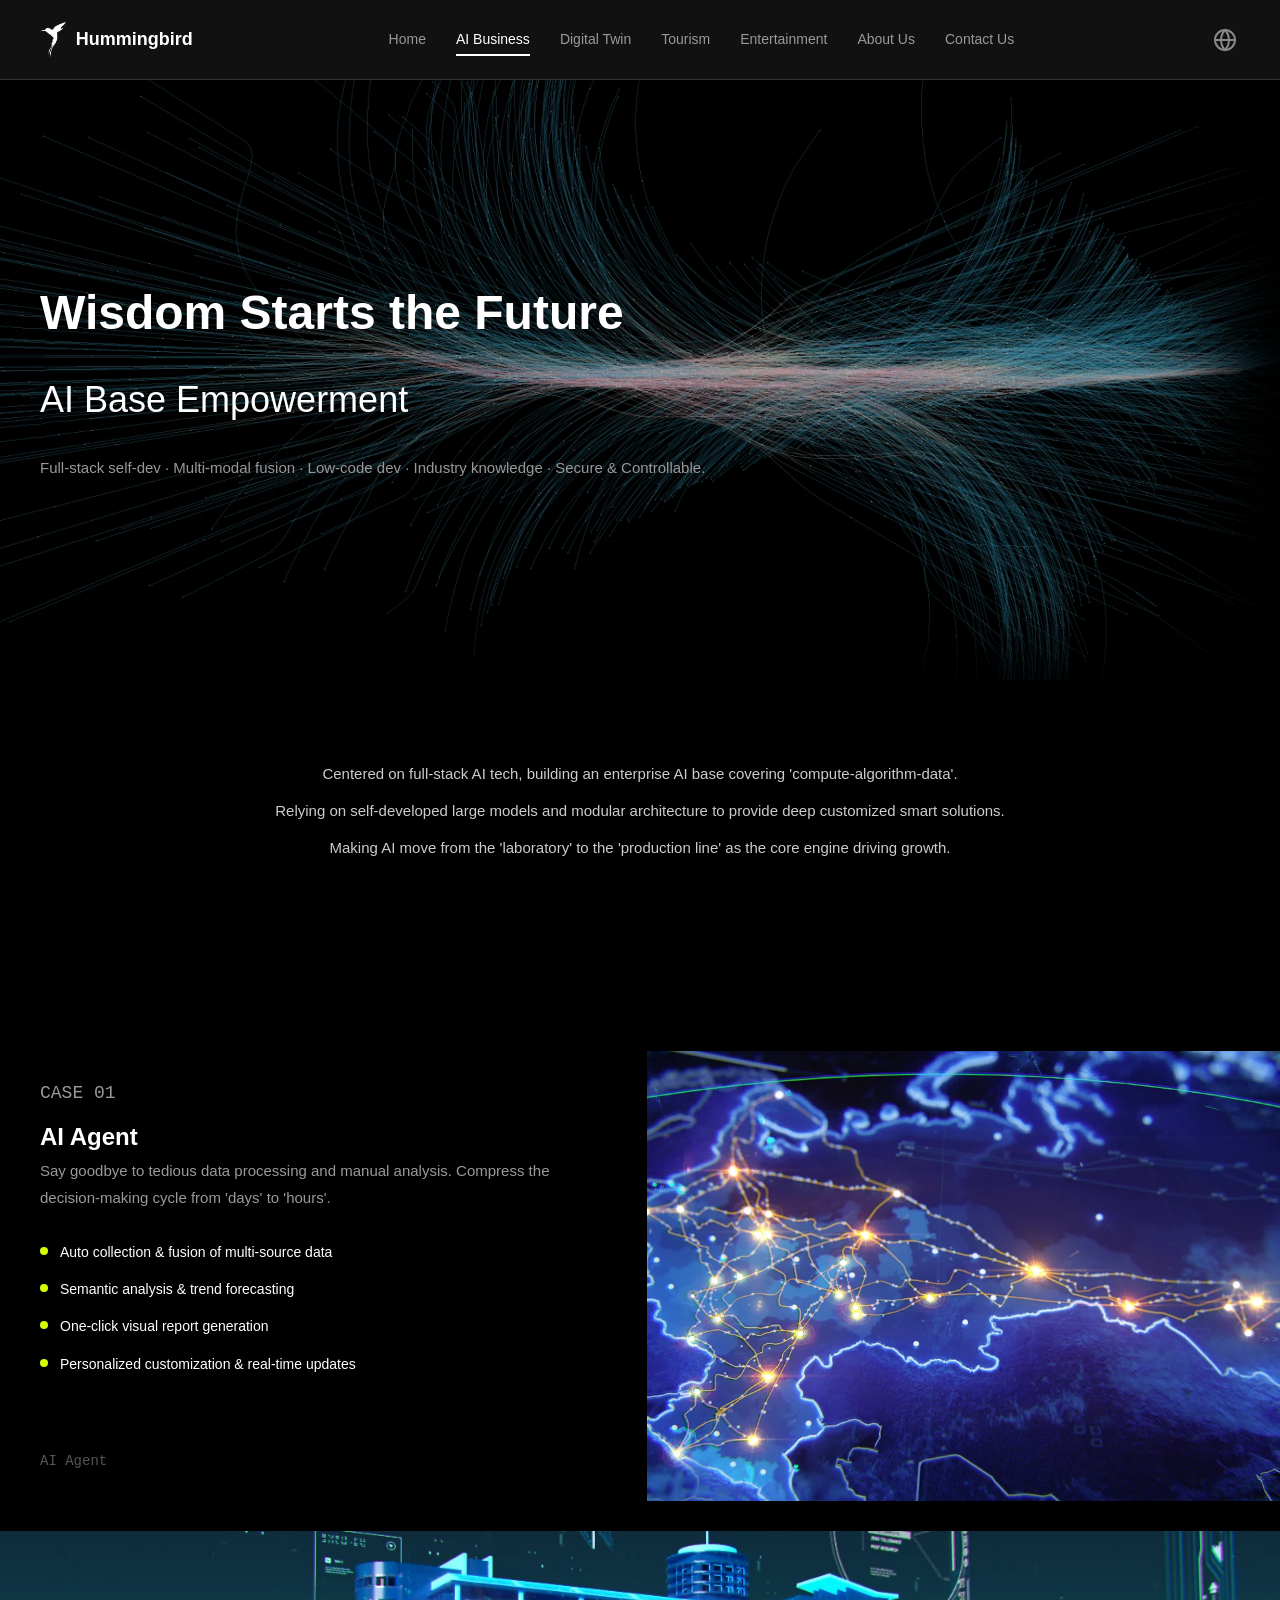
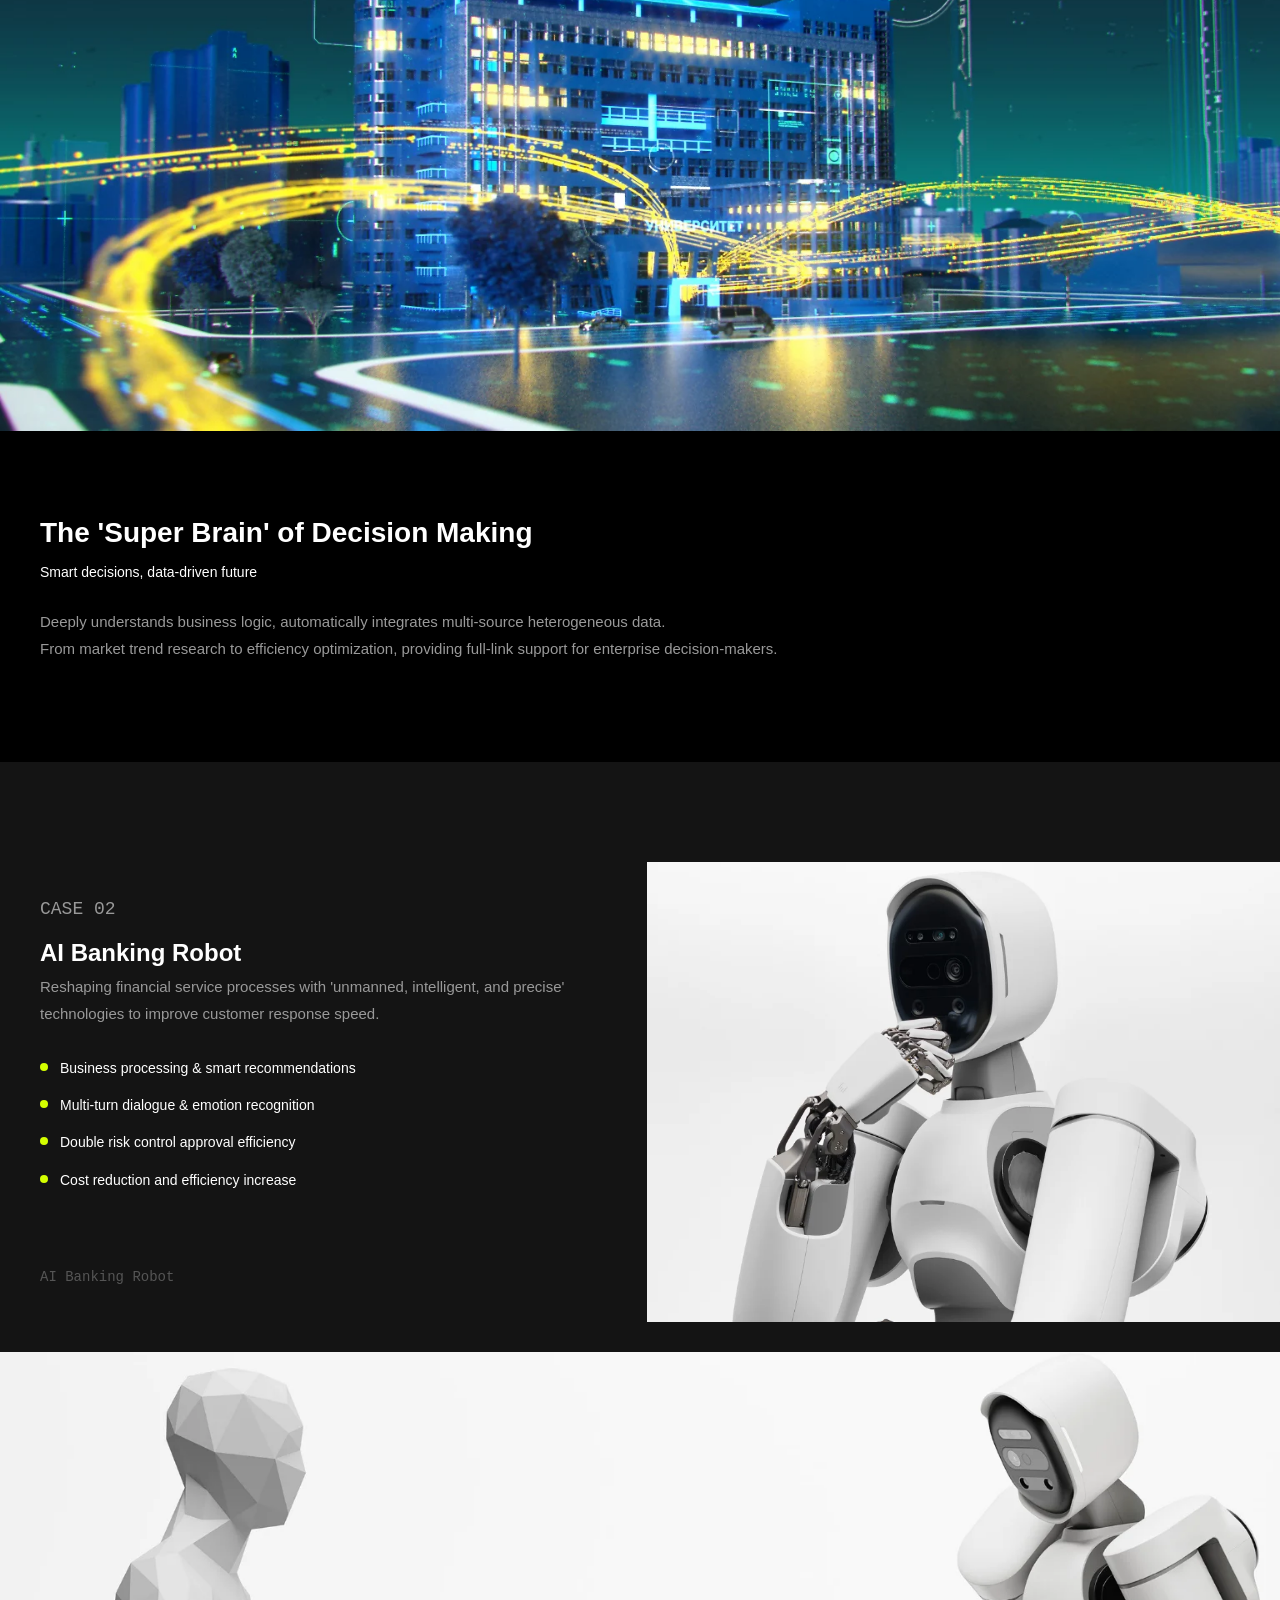
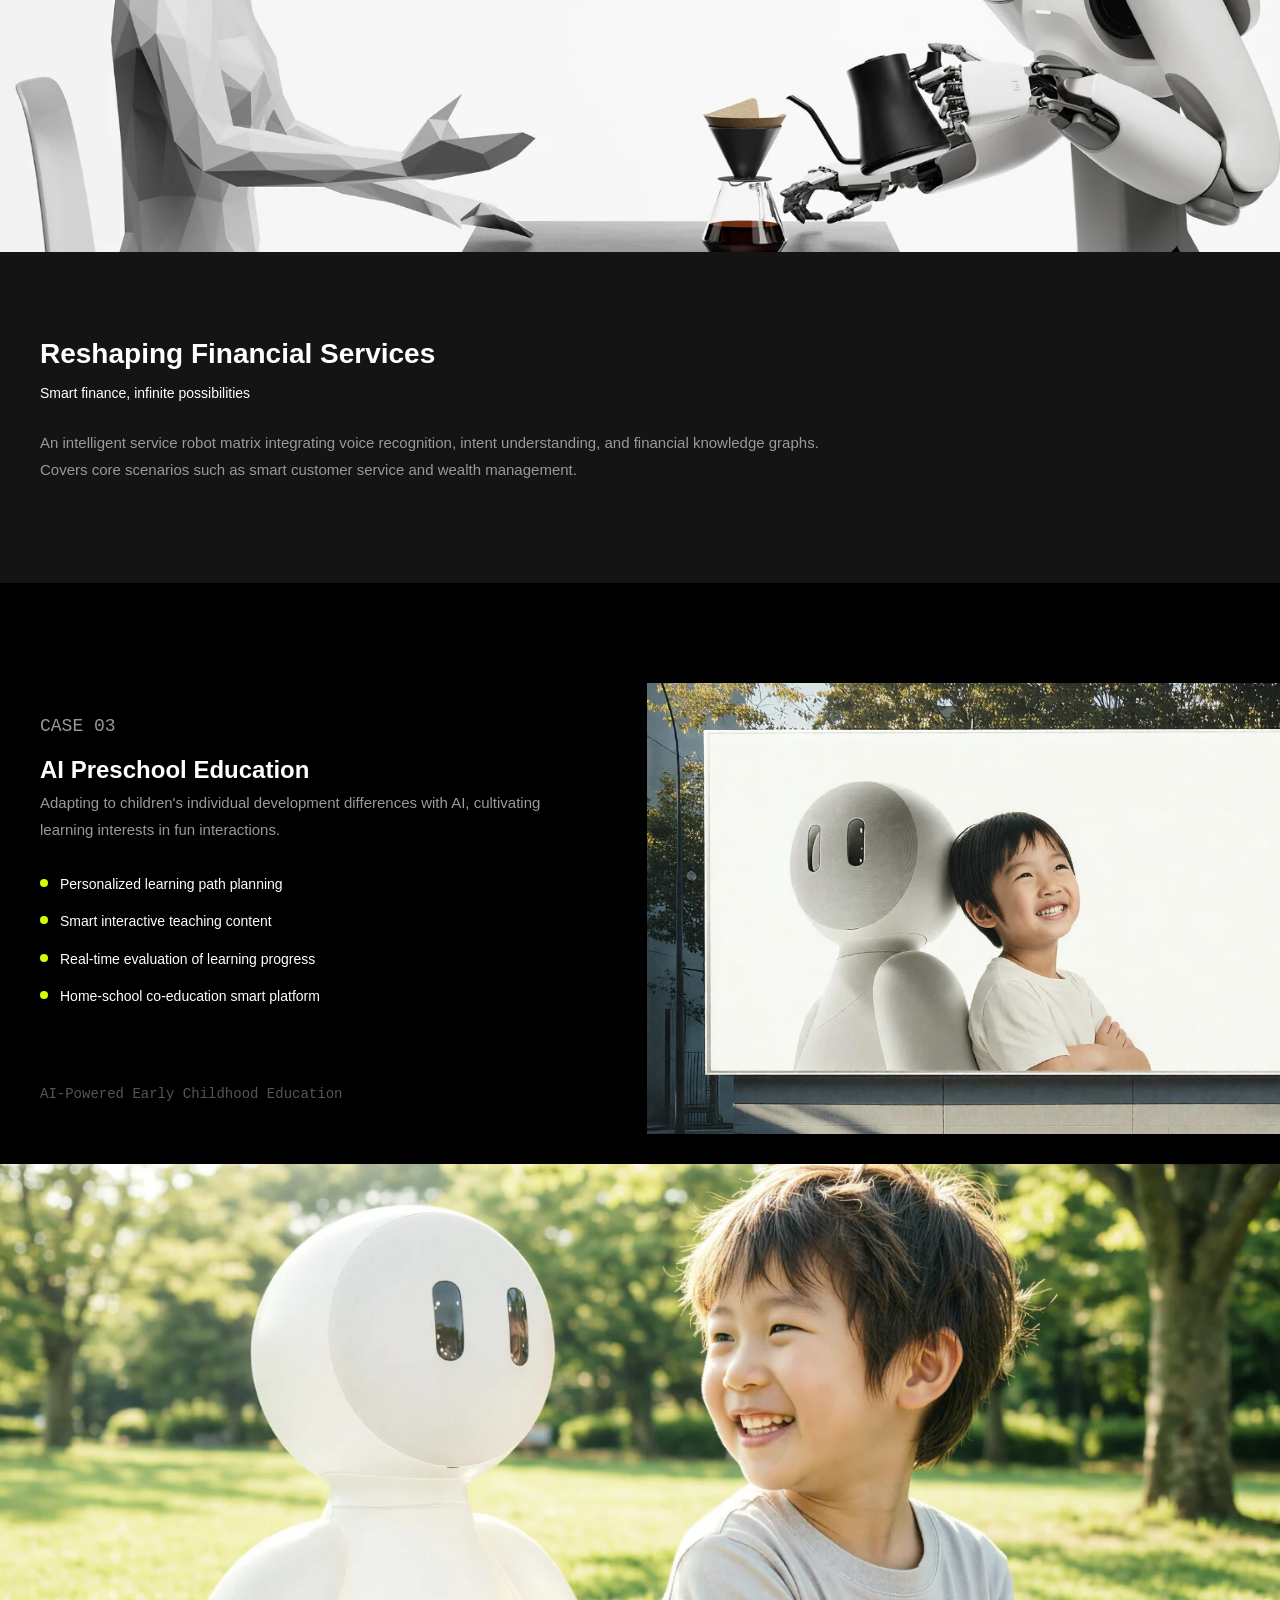
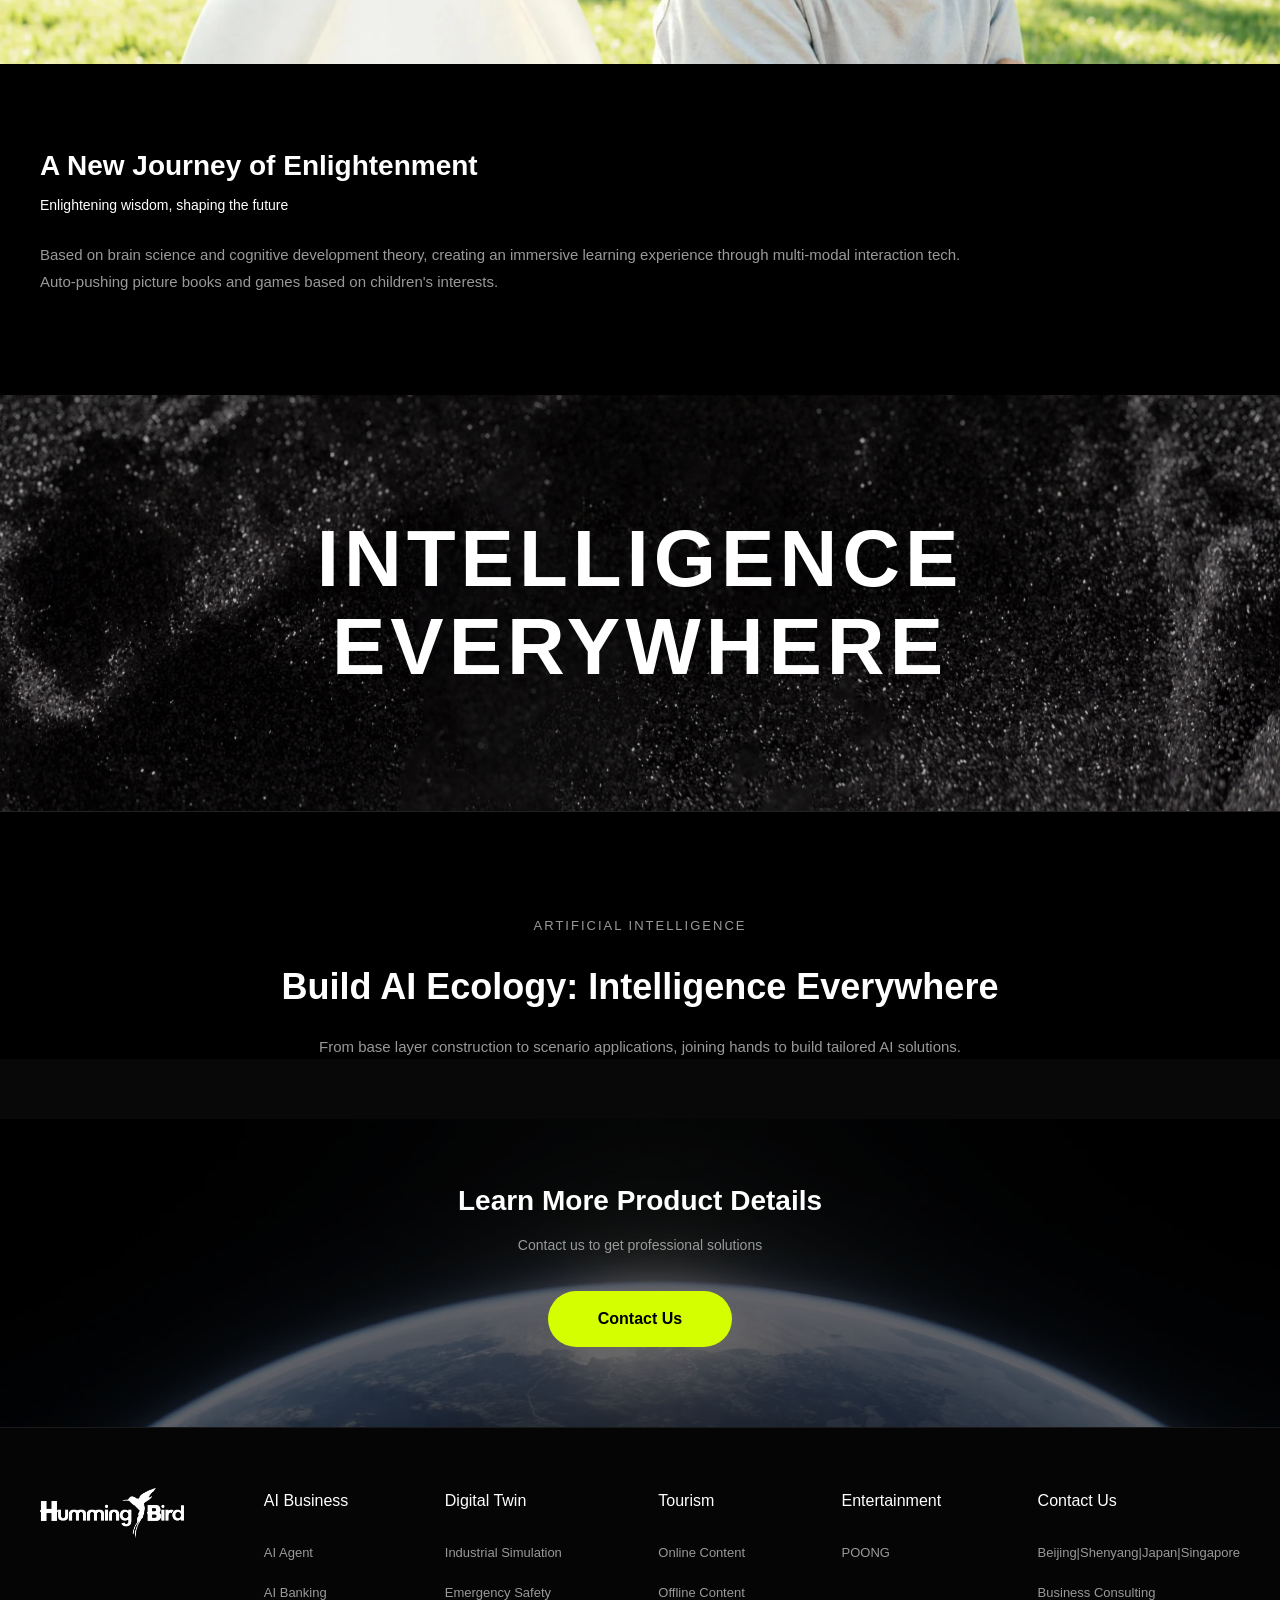
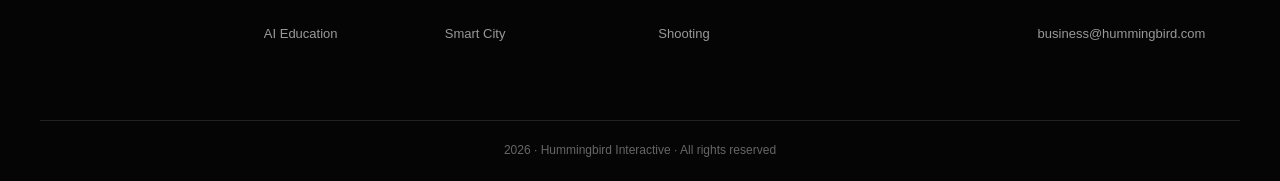
==== ai.html @ 56a34503 "Add files via upload" ====
<!DOCTYPE html>
<html lang="zh-CN">
<head>
    <meta charset="UTF-8">
    <meta name="viewport" content="width=device-width, initial-scale=1.0">
    <title>AI业务 - 蜂鸟互动</title>
    <link rel="stylesheet" href="styles.css">
</head>
<body>

    <!-- 统一的顶部导航栏 (新版结构) -->
    <header class="header">
        <!-- 左侧 Logo -->
        <div class="logo">
            <!-- 这里的 src 填您真实的 logo 路径 -->
            <img class="logo-img" src="images/hummingbird-logo1.png" alt="Logo">
            <span data-i18n="nav.logo">蜂鸟互动</span>
        </div>

        <!-- 中间 导航链接 -->
        <nav class="nav-links" id="nav-links">
            <a href="index.html" class="active" data-i18n="nav.home">首页</a>
            <a href="ai.html" data-i18n="nav.ai">AI业务</a>
            <a href="digital.html" data-i18n="nav.digital">数字孪生</a>
            <a href="tourism.html" data-i18n="nav.tourism">文旅</a>
            <a href="entertainment.html" data-i18n="nav.entertainment">娱乐</a>
            <a href="about.html" data-i18n="nav.about">关于我们</a>
            <a href="contact.html" data-i18n="nav.contact">联系我们</a>
        </nav>

        <!-- 右侧 语言与手机菜单 -->
        <div class="header-right">
            <!-- 语言切换 -->
            <div class="lang-switcher" id="lang-switcher">
                <div class="globe-icon" id="lang-btn">
                    <svg viewBox="0 0 24 24" width="24" height="24" stroke="currentColor" stroke-width="2" fill="none"><circle cx="12" cy="12" r="10"></circle><line x1="2" y1="12" x2="22" y2="12"></line><path d="M12 2a15.3 15.3 0 0 1 4 10 15.3 15.3 0 0 1-4 10 15.3 15.3 0 0 1-4-10 15.3 15.3 0 0 1 4-10z"></path></svg>
                </div>
                <div class="lang-dropdown" id="lang-dropdown">
                    <!-- 这里调用 JS 函数切换 -->
                    <div class="lang-option" onclick="changeLanguage('zh')">中文</div>
                    <div class="lang-option" onclick="changeLanguage('en')">English</div>
                </div>
            </div>
            
            <!-- 移动端菜单按钮 -->
            <div class="menu-toggle" id="mobile-menu-btn">
                <span></span><span></span><span></span>
            </div>
        </div>
    </header>

    <!-- AI页面专属主视觉 -->
    <section class="hero-ai has-bg-img">
        <img class="hero-bg" src="images/ai-hero.webp" alt="AI大背景">
        <div class="hero-overlay"></div>
        <div class="hero-content">
            <h1 data-i18n="ai_page.hero_title">智启未来</h1>
            <h2 data-i18n="ai_page.hero_subtitle">AI基座赋能</h2>
            <p data-i18n="ai_page.hero_desc">全栈自研 · 多模态融合 · 低代码开发 · 行业知识沉淀 · 安全可控</p>
        </div>
    </section>

    <!-- 介绍说明区 -->
    <section class="ai-intro">
        <p data-i18n="ai_page.intro_p1">以全栈式AI技术能力为核心，打造覆盖“算力-算法-数据”的企业级AI基座。</p>
        <p data-i18n="ai_page.intro_p2">依托自研大模型与模块化技术架构，为各行业提供可快速部署、深度定制的智能解决方案。</p>
        <p data-i18n="ai_page.intro_p3">让AI从“实验室”走进“生产线”，真正成为驱动业务增长的核心引擎。</p>
    </section>

    

    <!-- AI 案例区 (修复后的三层式排版) -->
    <div class="ai-cases-wrapper">
        
        <!-- CASE 01 -->
        <section class="ai-case-group bg-dark" id="case-agent">
            <!-- 第1层：顶部左右分栏 -->
            <div class="ai-case-top">
                <div class="ai-case-text">
                    <span class="case-number" data-i18n="ai_page.case1_sub">CASE 01</span>
                    <h2 data-i18n="ai_page.case1_title">AI智能体</h2>
                    <p class="case-desc" data-i18n="ai_page.case1_desc">告别繁琐的数据整理与人工分析，将决策周期从“天”压缩至“小时”，让每一次战略制定都有据可依、精准高效。</p>
                    <ul class="case-list">
                        <li data-i18n="ai_page.case1_l1">多源数据自动采集与融合处理</li>
                        <li data-i18n="ai_page.case1_l2">智能语义分析与趋势预测</li>
                        <li data-i18n="ai_page.case1_l3">可视化报告一键生成</li>
                        <li data-i18n="ai_page.case1_l4">个性化定制与实时更新</li>
                    </ul>
                    <span class="en-sub-label" data-i18n="ai_page.case1_en">AI Agent</span>
                </div>
                <!-- 侧边图片占位 1 -->
                <div class="ai-case-side-img img-placeholder">
                    <img src="images/ai3-1.webp" alt="AI智能体侧图">
                </div>
            </div>

            <!-- 第2层：中间全宽大图占位 2 -->
            <div class="ai-case-full-img img-placeholder">
                <img src="images/ai3-2.webp" alt="AI智能体全宽大图">
            </div>

            <!-- 第3层：底部文字描述区 -->
            <div class="ai-case-bottom">
                <h3 data-i18n="ai_page.feature1_title">决策的“超级大脑”</h3>
                <p class="subtitle" data-i18n="ai_page.feature1_sub">智能决策，数据驱动未来</p>
                <p data-i18n="ai_page.feature1_desc">能深度理解业务逻辑，自动整合多源异构数据<br>从市场趋势研判到生产效率优化，从风险预警到战略推演，AI智能体以毫秒级处理能力和拟人化视角，为企业决策层提供“数据-分析-结论-建议”的全链路支持。</p>
            </div>
        </section>

        <!-- CASE 02 -->
        <section class="ai-case-group bg-light" id="case-bank">
            <div class="ai-case-top">
                <div class="ai-case-text">
                    <span class="case-number" data-i18n="ai_page.case2_sub">CASE 02</span>
                    <h2 data-i18n="ai_page.case2_title">AI银行机器人</h2>
                    <p class="case-desc" data-i18n="ai_page.case2_desc">以“无人化、智能化、精准化”重构金融服务流程，提升客户服务响应速度与体验感，帮助银行降低运营成本、防控业务风险，实现服务质量与经营效益的双重提升。</p>
                    <ul class="case-list">
                        <li data-i18n="ai_page.case2_l1">业务办理与智能推荐</li>
                        <li data-i18n="ai_page.case2_l2">多轮对话与情感识别</li>
                        <li data-i18n="ai_page.case2_l3">风控审批效率倍增</li>
                        <li data-i18n="ai_page.case2_l4">降本增效双向赋能</li>
                    </ul>
                    <span class="en-sub-label" data-i18n="ai_page.case2_en">AI Banking Robot</span>
                </div>
                <div class="ai-case-side-img img-placeholder">
                    <img src="images/ai4-1.webp" alt="AI银行侧图">
                </div>
            </div>

            <div class="ai-case-full-img img-placeholder">
                <img src="images/ai4-2.webp" alt="AI银行全宽大图">
            </div>

            <div class="ai-case-bottom">
                <h3 data-i18n="ai_page.feature2_title">重塑金融服务体验</h3>
                <p class="subtitle" data-i18n="ai_page.feature2_sub">智慧金融，服务无限可能</p>
                <p data-i18n="ai_page.feature2_desc">智能服务机器人矩阵，融合语音识别、意图理解与金融知识图谱，覆盖智能客服、信贷风控、财富管理等核心场景。<br>根据您的需求提供个性化服务。同时具备智能风控能力，实时保障您的账户与交易安全，让线上银行服务更安心。</p>
            </div>
        </section>

        <!-- CASE 03 -->
        <section class="ai-case-group bg-dark" id="case-edu">
            <div class="ai-case-top">
                <div class="ai-case-text">
                    <span class="case-number" data-i18n="ai_page.case3_sub">CASE 03</span>
                    <h2 data-i18n="ai_page.case3_title">AI学前智能教育</h2>
                    <p class="case-desc" data-i18n="ai_page.case3_desc">用AI技术适配儿童个体发展差异，在趣味交互中培养学习兴趣与核心能力，为家长减负、为教育提质、筑牢儿童成长基础。</p>
                    <ul class="case-list">
                        <li data-i18n="ai_page.case3_l1">个性化学习路径规划</li>
                        <li data-i18n="ai_page.case3_l2">智能互动教学内容</li>
                        <li data-i18n="ai_page.case3_l3">学习进度实时评估</li>
                        <li data-i18n="ai_page.case3_l4">家园共育智能平台</li>
                    </ul>
                    <span class="en-sub-label" data-i18n="ai_page.case3_en">AI-Powered Early Childhood Education</span>
                </div>
                <div class="ai-case-side-img img-placeholder">
                    <img src="images/ai5-1.webp" alt="AI教育侧图">
                </div>
            </div>

            <div class="ai-case-full-img img-placeholder">
                <img src="images/ai5-2.webp" alt="AI教育全宽大图">
            </div>

            <div class="ai-case-bottom">
                <h3 data-i18n="ai_page.feature3_title">开启个性化启蒙新旅程</h3>
                <p class="subtitle" data-i18n="ai_page.feature3_sub">启迪智慧，塑造未来</p>
                <p data-i18n="ai_page.feature3_desc">基于脑科学与认知发展理论，通过多模态交互技术打造沉浸式学习体验。<br>根据儿童兴趣与能力自动推送绘本、儿歌与益智游戏，实现“千人千面”的启蒙教育，实时记录学习行为，生成个性化成长报告，为家长与教师提供科学育儿指导。</p>
            </div>
        </section>

    </div>

    <!-- 巨型文字装饰区 (新增大图背景) -->
    <section class="huge-text-block has-bg-img">
        <img class="hero-bg" src="images/ai6.webp" alt="INTELLIGENCE EVERYWHERE 背景">
        <!-- 半透明遮罩，保证无论图多花，白色文字都清晰可见 -->
        <div class="hero-overlay" style="background: rgba(0,0,0,0.3);"></div>
        
        <div class="hero-content">
            <h2 class="huge-text" data-i18n="ai_page.huge_text">INTELLIGENCE<br>EVERYWHERE</h2>
        </div>
    </section>

    <!-- 底部AI生态引导 (保持不变) -->
    <section class="ai-bottom-ecology">
        <span class="tag" data-i18n="ai_page.eco_tag">ARTIFICIAL INTELLIGENCE</span>
        <h2 data-i18n="ai_page.eco_title">共建AI生态：让智能无处不在</h2>
        <p data-i18n="ai_page.eco_desc">从底层AI基座构建到场景化应用落地，携手打造贴合需求的AI解决方案，共赴智能时代新征程</p>
    </section>

    <!-- CTA 行动号召 (新增大图背景) -->
    <section class="cta-banner has-bg-img">
        <img class="hero-bg" src="images/ai7.webp" alt="CTA底部背景">
        <div class="hero-overlay" style="background: rgba(0,0,0,0.6);"></div>
        
        <div class="hero-content">
            <h3 data-i18n="ai_page.cta_title">了解更多产品详情</h3>
            <p data-i18n="ai_page.cta_desc">联系我们获取专业的解决方案</p>
            <a href="contact.html" class="btn-primary" data-i18n="ai_page.cta_btn">联系我们</a>
        </div>
    </section>

   
    <!-- 页脚 (标题已改为链接) -->
    <footer>
        <div class="footer-container">
            <div class="footer-logo">
                <div class="logo-img-placeholder"><img src="images/hummingbird-logo2.png" alt="Footer Logo"></div>
            </div>
            <div class="footer-links">
                
                <!-- AI业务 -> ai.html -->
                <div class="footer-col">
                    <h4><a href="ai.html" data-i18n="footer.col1_title">AI业务</a></h4>
                    <ul>
                        <li><a href="ai.html#case-agent" data-i18n="footer.col1_l1">AI智能体</a></li>
                        <li><a href="ai.html#case-bank" data-i18n="footer.col1_l2">AI银行服务</a></li>
                        <li><a href="ai.html#case-edu" data-i18n="footer.col1_l3">AI教育</a></li>
                    </ul>
                </div>

                <!-- 数字孪生 -> digital.html -->
                <div class="footer-col">
                    <h4><a href="digital.html" data-i18n="footer.col2_title">数字孪生</a></h4>
                    <ul>
                        <li><a href="digital.html#ind-sim" data-i18n="footer.col2_l1">工业仿真</a></li>
                        <li><a href="digital.html#emg-sft" data-i18n="footer.col2_l2">应急安全</a></li>
                        <li><a href="digital.html#smt-cty" data-i18n="footer.col2_l3">智慧城市</a></li>
                    </ul>
                </div>

                <!-- 文旅 -> tourism.html -->
                <div class="footer-col">
                    <h4><a href="tourism.html" data-i18n="footer.col3_title">文旅</a></h4>
                    <ul>
                        <li><a href="tourism.html#cat-online" data-i18n="footer.col3_l1">线上数字内容</a></li>
                        <li><a href="tourism.html#cat-offline" data-i18n="footer.col3_l2">线下数字内容</a></li>
                        <li><a href="tourism.html#cat-shoot" data-i18n="footer.col3_l3">拍摄</a></li>
                    </ul>
                </div>

                <!-- 娱乐 -> entertainment.html -->
                <div class="footer-col">
                    <h4><a href="entertainment.html" data-i18n="footer.col4_title">娱乐</a></h4>
                    <ul>
                        <li><a href="entertainment.html" data-i18n="footer.col4_l1">POONG</a></li>
                    </ul>
                </div>

                <!-- 联系我们 -> contact.html -->
                <div class="footer-col contact-col">
                    <h4><a href="contact.html" data-i18n="footer.col5_title">联系我们</a></h4>
                    <ul>
                        <li><a href="contact.html" data-i18n="footer.col5_l1">北京|沈阳|日本|大阪|新加坡</a></li>
                        <li><a href="contact.html" data-i18n="footer.col5_l2">商务咨询</a></li>
                        <li><a href="mailto:business@hummingbird.com" data-i18n="footer.col5_l3">business@hummingbird.com</a></li>
                    </ul>
                </div>
            </div>
        </div>
        <div class="copyright"><p data-i18n="footer.copyright">2026 · 蜂鸟互动 · All rights reserved</p></div>
    </footer>

    <script src="script.js"></script>
</body>
</html>
---- styles.css ----
/* ==========================================================================
   1. 基础设置 (Variables & Reset)
   ========================================================================== */
:root {
    --bg-color: #080808; 
    --section-bg: #141414; 
    --text-main: #ffffff; 
    --text-muted: #999999; 
    --accent-color: #d4ff00; 
    --placeholder-bg: #2a2a2a; 
    --header-height: 80px; 
}

/* 解决中英文切换闪烁 (已移出 :root 修复语法错误) */
[data-i18n] { opacity: 0; }

* {
    margin: 0;
    padding: 0;
    box-sizing: border-box;
    font-family: 'PingFang SC', 'Microsoft YaHei', sans-serif;
}

html { scroll-behavior: smooth; }

body {
    background-color: var(--bg-color);
    color: var(--text-main);
    line-height: 1.6;
    overflow-x: hidden;
    padding-top: var(--header-height); /* 防止内容被固定导航栏遮挡 */
}

/* ==========================================================================
   2. 字体定义 (Fonts)
   ========================================================================== */
@font-face {
    font-family: 'HeroTitleFont';
    src: url('fonts/MySansFont.ttf') format('truetype'); 
    font-weight: normal; font-style: normal;
}
@font-face {
    font-family: 'HeroItalicFont';
    src: url('fonts/MySerifFont.ttf') format('truetype'); 
    font-weight: normal; font-style: italic;
}

/* ==========================================================================
   3. 全局通用组件 (Common Components)
   ========================================================================== */
/* 通用图片占位 */
.img-placeholder {
    background-color: var(--placeholder-bg);
    display: flex; justify-content: center; align-items: center;
    overflow: hidden; position: relative;
}
.img-placeholder img {
    width: 100%; height: 100%; object-fit: cover;
    opacity: 0; transition: opacity 0.3s ease;
}
.img-placeholder img:not([src=""]) { opacity: 1; }

/* 通用按钮 */
.btn-primary {
    display: inline-block; background: var(--accent-color); color: #000;
    padding: 15px 50px; border-radius: 30px; text-decoration: none;
    font-size: 16px; font-weight: bold; transition: transform 0.3s, box-shadow 0.3s;
}
.btn-primary:hover { transform: translateY(-2px); box-shadow: 0 10px 20px rgba(212, 255, 0, 0.2); }

/* 通用背景大图遮罩 (Hero) */
.has-bg-img { position: relative; overflow: hidden; }
.hero-bg {
    position: absolute; top: 0; left: 0; width: 100%; height: 100%;
    object-fit: cover; z-index: 1; opacity: 0; transition: opacity 0.3s ease;
}
.hero-bg:not([src=""]) { opacity: 1; }
.hero-overlay {
    position: absolute; top: 0; left: 0; width: 100%; height: 100%;
    background: rgba(0, 0, 0, 0.3); z-index: 2; 
}
.hero-content { position: relative; z-index: 3; width: 100%; }

/* 全局消除白边缝隙 */
.gapless-bottom { margin-bottom: 0 !important; padding-bottom: 0 !important; font-size: 0; line-height: 0; }
.gapless-top { margin-top: 0 !important; padding-top: 0 !important; }

/* ==========================================================================
   4. 顶部导航栏 (Header)
   ========================================================================== */
.header { 
    position: fixed; top: 0; width: 100%; height: var(--header-height);
    display: flex; justify-content: space-between; align-items: center; 
    padding: 0 40px; background-color: #111; border-bottom: 1px solid #333; z-index: 1000; 
}
.logo { display: flex; align-items: center; gap: 10px; font-size: 18px; font-weight: bold; color: #fff; flex-shrink: 0; }
.logo-img { width: auto; height: 35px; object-fit: contain; border: none !important; background: transparent !important; }

.nav-links { display: flex; gap: 30px; align-items: center; }
.nav-links a { font-size: 14px; color: #999; text-decoration: none; transition: color 0.3s; position: relative; }
.nav-links a.active, .nav-links a:hover { color: #fff; }
.nav-links a::after { content: ''; position: absolute; bottom: -5px; left: 0; width: 0; height: 2px; background-color: #fff; transition: width 0.3s; }
.nav-links a:hover::after, .nav-links a.active::after { width: 100%; }

.header-right { display: flex; align-items: center; gap: 20px; flex-shrink: 0; }
.lang-switcher { position: relative; cursor: pointer; }
.globe-icon { color: #888; transition: color 0.3s; display: flex; align-items: center; justify-content: center; width: 30px; height: 30px; }
.globe-icon:hover { color: #fff; }
.lang-dropdown { 
    position: absolute; top: 50px; right: -10px; background-color: #222; border: 1px solid #444; border-radius: 4px; 
    overflow: hidden; display: none; flex-direction: column; min-width: 100px; box-shadow: 0 5px 15px rgba(0,0,0,0.5);
}
.lang-dropdown.show { display: flex; }
.lang-option { padding: 12px 20px; font-size: 14px; color: #aaa; text-align: left; cursor: pointer; transition: background 0.2s; }
.lang-option:hover { background-color: #333; color: #fff; }

.menu-toggle { display: none; flex-direction: column; justify-content: space-between; width: 24px; height: 18px; cursor: pointer; }
.menu-toggle span { width: 100%; height: 2px; background-color: #fff; transition: all 0.3s; }


/* ==========================================================================
   5. 页脚 (Footer)
   ========================================================================== */
footer { background-color: #050505; padding: 60px 40px 20px; border-top: 1px solid #1a1a1a; }
.footer-container { display: flex; max-width: 1400px; margin: 0 auto; gap: 80px; margin-bottom: 60px; }
.footer-logo { flex: 0 0 100px; }
.footer-logo img { height: 50px !important; width: auto !important; object-fit: contain; opacity: 1 !important; background: transparent; }
.logo-img-placeholder img { opacity: 1 !important; }

.footer-links { display: flex; flex: 1; justify-content: space-between; }
.footer-col h4 { font-size: 16px; margin-bottom: 25px; font-weight: 500; }
.footer-col h4 a { color: #ffffff; text-decoration: none; transition: color 0.3s; }
.footer-col h4 a:hover { color: var(--accent-color); }
.footer-col ul { list-style: none; }
.footer-col ul li { margin-bottom: 15px; }
.footer-col ul li a { color: var(--text-muted); text-decoration: none; font-size: 13px; transition: color 0.3s; display: inline-block; }
.footer-col ul li a:hover { color: var(--text-main); }
.copyright { text-align: center; border-top: 1px solid #222; padding-top: 20px; font-size: 12px; color: #666; }

/* ==========================================================================
   6. 首页 (Index Page)
   ========================================================================== */
.hero { padding: 100px 20px; text-align: center; background: linear-gradient(180deg, #1f1f1f 0%, #000 100%); }
.hero-top-text { margin-bottom: 30px; display: flex; justify-content: center; align-items: center; gap: 15px; }
.hero-top-text span { font-family: 'HeroTitleFont', sans-serif; font-size: 16px; letter-spacing: 4px; color: #ffffff; text-transform: uppercase; }
.hero-top-text i { font-family: 'HeroItalicFont', serif; font-size: 22px; letter-spacing: 1px; color: #ffffff; font-style: italic; }
.hero h2 { font-size: 32px; font-weight: 300; letter-spacing: 2px; }
.hero h1 { font-size: 72px; font-weight: bold; letter-spacing: 5px; margin: 10px 0; }
.hero h3 { font-size: 24px; font-weight: 400; letter-spacing: 8px; margin-bottom: 50px; }
.hero-slogan p { font-size: 14px; color: var(--text-muted); margin-bottom: 5px; }

.about-intro { text-align: center; padding: 80px 20px; background-color: #000; }
.about-intro p { font-size: 15px; color: #ccc; margin-bottom: 10px; line-height: 1.8; }

.cases-section { padding: 80px 40px; max-width: 1400px; margin: 0 auto; }
.case-row { display: flex; justify-content: space-between; align-items: center; margin-bottom: 120px; gap: 80px; scroll-margin-top: 100px; }
.case-row.reverse { flex-direction: row-reverse; }
.case-text { flex: 1; }
.case-text.align-right { text-align: right; }
.case-number { font-size: 18px; font-family: monospace; color: var(--text-muted); display: block; margin-bottom: 10px; }
.case-text h2 { font-size: 40px; margin-bottom: 20px; font-weight: 600; }
.case-desc { font-size: 15px; color: var(--text-muted); margin-bottom: 30px; line-height: 1.8; }
.case-list { list-style: none; margin-bottom: 40px; }
.case-list li { position: relative; padding-left: 20px; margin-bottom: 15px; font-size: 14px; }
.case-list li::before { content: ''; position: absolute; left: 0; top: 6px; width: 8px; height: 8px; border-radius: 50%; background-color: var(--accent-color); }
.right-dots li { padding-left: 0; padding-right: 20px; }
.right-dots li::before { left: auto; right: 0; }
.learn-more { display: inline-block; color: var(--text-main); text-decoration: none; font-size: 14px; border-bottom: 1px solid var(--text-main); padding-bottom: 5px; transition: all 0.3s; }
.learn-more:hover { color: var(--accent-color); border-color: var(--accent-color); }
.case-img { flex: 1.2; height: 400px; border-radius: 4px; transition: transform 0.5s ease; }
.case-img:hover { transform: scale(1.02); }

.section-title-wrapper { text-align: center; margin-bottom: 50px; }
.corporate-spirit { padding: 80px 0; background-color: #000; text-align: center;}
.full-width-placeholder { width: 100%; height: auto; }

/* 合作伙伴 */
.partners-section { padding: 80px 40px; max-width: 1400px; margin: 0 auto; text-align: center; }
.partner-group { margin-bottom: 80px; text-align: center; }
.partner-group:last-child { margin-bottom: 0; }
.partner-group h3 { font-size: 20px; font-weight: 400; color: var(--text-main); margin-bottom: 30px; letter-spacing: 1px; font-style: italic; }
.partner-img { width: 100%; height: auto; object-fit: contain; display: block; background-color: transparent !important; border: none !important; border-radius: 8px; max-width: 1200px; margin: 0 auto; opacity: 1 !important; }

/* ==========================================================================
   7. AI / 数字孪生 / 文旅 共通布局
   ========================================================================== */
.hero-ai.has-bg-img, .hero-digital.has-bg-img, .hero-tourism.has-bg-img, .hero-contact.has-bg-img {
    min-height: 600px !important; display: flex; flex-direction: column; justify-content: center; text-align: left; padding: 40px;
}
.hero-ai h1, .hero-digital h1, .hero-tourism h1, .hero-contact h1 { font-size: 48px; font-weight: bold; margin-bottom: 25px; line-height: 1.4; }
.hero-ai h2 { font-size: 36px; font-weight: normal; margin-bottom: 25px; }
.hero-ai p, .hero-digital p, .hero-tourism p, .hero-contact p { font-size: 15px; color: var(--text-muted); line-height: 1.8; }

.ai-intro, .dt-intro { background: #000; padding: 80px 20px; text-align: center; }
.ai-intro p, .dt-intro p { margin-bottom: 10px; color: #ccc; font-size: 15px; line-height: 1.8; }

/* 页面内小导航 */
.services-nav-bar { display: flex; justify-content: center; gap: 60px; padding: 30px 0; border-top: 1px solid #222; border-bottom: 1px solid #222; }
.services-nav-bar a { font-size: 16px; cursor: pointer; transition: color 0.3s; color: var(--text-main); text-decoration: none; }
.services-nav-bar a:hover { color: var(--accent-color); }
.dt-subnav { background: #000; border-top: 1px solid #1a1a1a; }

/* ==========================================================================
   8. AI 页面 (AI Business)
   ========================================================================== */
.ai-cases-wrapper { background: #000; }
.ai-case-group { scroll-margin-top: 100px; padding-top: 100px; }
.ai-case-group.bg-dark { background-color: #000; }
.ai-case-group.bg-light { background-color: var(--section-bg); }
.ai-case-top { display: flex; width: 100%; max-width: 100%; margin: 0; padding: 0 0 30px 0; gap: 0; align-items: stretch; }
.ai-case-text { flex: 1; display: flex; flex-direction: column; justify-content: center; padding-left: max(40px, calc((100vw - 1320px) / 2)); padding-right: 80px; box-sizing: border-box; }
.en-sub-label { display: block; margin-top: 20px; font-size: 14px; color: #555; font-family: monospace; }
.ai-case-side-img { flex: 1.2; height: auto; min-height: 450px; border-radius: 0 !important; }
.ai-case-full-img { width: 100%; height: 500px; border-radius: 0 !important; }
.ai-case-bottom { max-width: 1400px; margin: 0 auto; padding: 80px 40px 100px; text-align: left; }
.ai-case-bottom h3 { font-size: 28px; font-weight: bold; margin-bottom: 5px; }
.ai-case-bottom .subtitle { font-size: 14px; color: var(--text-main); margin-bottom: 25px; }
.ai-case-bottom p:not(.subtitle) { font-size: 15px; color: #999; line-height: 1.8; }

.huge-text-block { padding: 120px 20px; text-align: center; border-bottom: 1px solid #222; }
.huge-text { font-size: 80px; font-weight: 900; color: #fff; line-height: 1.1; text-transform: uppercase; letter-spacing: 5px; }
.ai-bottom-ecology { text-align: center; padding: 100px 20px 0; background: #000; }
.ai-bottom-ecology .tag { font-size: 13px; color: var(--text-muted); letter-spacing: 2px; }
.ai-bottom-ecology h2 { font-size: 36px; margin: 20px 0; }
.ai-bottom-ecology p { font-size: 15px; color: var(--text-muted); margin-bottom: 60px; max-width: 1000px; margin-left: auto; margin-right: auto; padding: 0 20px; }

/* ==========================================================================
   9. 数字孪生 & 文旅 (Digital Twin & Tourism)
   ========================================================================== */
.beyond-reality { background: #050505; padding: 100px 40px; }
.beyond-header { text-align: center; margin-bottom: 60px; }
.beyond-header h2 { font-size: 36px; font-weight: 900; letter-spacing: 2px; line-height: 1.2; margin-bottom: 10px; }
.beyond-header p { font-size: 14px; color: var(--text-muted); letter-spacing: 1px; }
.beyond-grid { max-width: 1200px; margin: 0 auto; display: grid; grid-template-columns: 1fr 1fr; gap: 30px; }
.beyond-card { border: 1px solid #222; padding: 40px; background: #0a0a0a; transition: transform 0.3s, border-color 0.3s; }
.beyond-card:hover { transform: translateY(-5px); border-color: #444; }
.mod-tag { display: block; font-size: 13px; color: var(--accent-color); font-weight: bold; margin-bottom: 15px; }
.beyond-card h3 { font-size: 22px; margin-bottom: 15px; }
.beyond-card p { font-size: 14px; color: var(--text-muted); }

.dt-category { padding: 100px 40px; scroll-margin-top: 100px; background: #0c0c0c; }
.dt-category.bg-dark { background: #050505; }
.dt-cat-header { text-align: center; margin-bottom: 80px; }
.dt-cat-header .en-title { display: block; font-size: 12px; color: var(--text-muted); margin-bottom: 10px; font-style: italic;}
.dt-cat-header h2 { font-size: 40px; font-weight: bold; margin-bottom: 20px; }
.dt-cat-header p { font-size: 15px; color: #aaa; }
.dt-case-list { max-width: 1400px; margin: 0 auto; }
.dt-case-item { margin-bottom: 100px; }
.dt-case-item:last-child { margin-bottom: 0; }
.dt-case-item h3 { font-size: 24px; font-weight: bold; margin-bottom: 15px; }
.dt-case-item p { font-size: 14px; color: #999; margin-bottom: 30px; line-height: 1.8; }

.case-single-img {
    width: 100%; height: 500px; border-radius: 4px; overflow: hidden; position: relative;
    background-color: var(--placeholder-bg); margin-top: 20px;
}
.case-single-img img { position: absolute; top: 0; left: 0; width: 100%; height: 100%; object-fit: cover; z-index: 1; }

.cta-banner { background: var(--section-bg); padding: 60px 20px 80px; text-align: center; }
.cta-banner h3 { font-size: 28px; margin-bottom: 10px; }
.cta-banner p { font-size: 14px; color: var(--text-muted); margin-bottom: 35px; }

/* ==========================================================================
   10. 娱乐页面 (Entertainment Page) - 潮玩酷炫版
   ========================================================================== */

/* 1. 主视觉 (纯图片展示，无缝隙) */
.hero-ent-new {
    width: 100%; 
    height: auto !important; 
    margin-top: 0 !important; 
    padding: 0 !important;
    display: block !important; 
    background-color: #111; 
}
.hero-ent-new img {
    position: relative !important; 
    width: 100% !important; 
    height: auto !important; 
    display: block; 
    object-fit: cover !important;
}

/* 2. 居中简介 */
.ent-intro { 
    background: #000; 
    padding: 80px 20px; 
    text-align: center !important; 
}
.ent-intro p { 
    font-size: 15px; 
    color: #ccc; 
    margin-bottom: 12px; 
    line-height: 1.8; 
    text-align: center !important; 
}

/* 3. 极简上手 (文字叠加在图片之上) */
.ent-feature-simple-new {
    position: relative;
    width: 100%;
    height: 500px;
    display: flex;
    align-items: center;
    justify-content: center;
    text-align: center;
    overflow: hidden;
}
.ent-bg-img {
    position: absolute; top: 0; left: 0; width: 100%; height: 100%; z-index: 1;
}
.ent-bg-img::after {
    content: ''; position: absolute; top: 0; left: 0; width: 100%; height: 100%;
    background: rgba(0,0,0,0.5); z-index: 2;
}
.ent-feature-content {
    position: relative; z-index: 3; max-width: 800px; padding: 0 20px;
}
.ent-feature-content h2 { 
    font-size: 48px; font-weight: bold; margin-bottom: 20px; line-height: 1.2; 
    color: #fff; text-shadow: 0 2px 10px rgba(0,0,0,0.8);
}
.ent-feature-content p { 
    font-size: 15px; color: #fff; line-height: 1.8; 
    text-shadow: 0 2px 10px rgba(0,0,0,0.8);
}

/* 4. 沉浸对战 (文字+全宽大图) */
.ent-battle-new { background: #000; padding: 100px 0 0; text-align: center; }
.ent-title-center { padding: 0 40px; margin-bottom: 60px; }
.ent-title-center h2 { font-size: 40px; font-weight: bold; margin-bottom: 10px; color: #fff; }
.ent-title-center h3 { font-size: 24px; font-weight: bold; margin-bottom: 20px; color: #fff; }
.ent-title-center p { font-size: 14px; color: var(--text-muted); }
.battle-big-img { width: 100%; height: auto; }

/* 5. 社区与生态 */
.ent-community { background: linear-gradient(180deg, #1a1a1a 0%, #000 100%); padding: 60px 0 100px; border-top: none; }
.comm-grid { max-width: 1400px; margin: 0 auto; display: flex; gap: 100px; align-items: flex-start; padding: 0 40px; }
.comm-left, .comm-right { flex: 1; text-align: left; }
.comm-left h3, .comm-right h3 { font-size: 32px; font-weight: bold; margin-bottom: 40px; border-left: none; padding-left: 0; color: #fff; height: 40px; line-height: 40px; }

.rank-list, .eco-list { list-style: none; margin-bottom: 50px; }
.rank-list li { display: flex; justify-content: space-between; align-items: center; border-bottom: 1px solid #444; height: 80px; font-size: 16px; font-weight: 500; box-sizing: border-box; }
.rank-list li:first-child { color: var(--accent-color); }
.rank-list li:first-child .rank-score { color: var(--accent-color); }
.rank-list li:nth-child(2), .rank-list li:nth-child(3) { color: #fff; }
.rank-list li:nth-child(2) .rank-score, .rank-list li:nth-child(3) .rank-score { color: #fff; }

.eco-list li { position: relative; display: flex; align-items: center; padding-left: 25px; height: 80px; font-size: 15px; color: #ddd; line-height: 1.5; box-sizing: border-box; border-bottom: 1px solid transparent; }
.eco-list li::before { content: ''; position: absolute; left: 0; top: 50%; transform: translateY(-50%); width: 12px; height: 12px; border-radius: 50%; background-color: var(--accent-color); }
.ent-link { display: block; width: 100%; text-align: center; color: #fff; font-size: 14px; text-decoration: underline; text-underline-offset: 5px; opacity: 0.8; transition: opacity 0.3s; }
.ent-link:hover { opacity: 1; color: var(--accent-color); }

/* 6. 商业解决方案 */
.ent-solutions { background: #000; padding: 100px 40px; text-align: center; border-top: 1px solid #111; }
.ent-solutions h2 { font-size: 36px; margin-bottom: 10px; }
.ent-solutions p { color: #999; margin-bottom: 60px; font-size: 14px; }
.sol-data-grid { display: flex; justify-content: center; gap: 100px; max-width: 1000px; margin: 0 auto; }
.sol-item { text-align: center; }
.sol-num { display: block; font-size: 60px; font-weight: 900; color: var(--accent-color); line-height: 1; margin-bottom: 10px; }
.sol-desc { font-size: 14px; color: #fff; }

/* ！！！强制娱乐页面的所有相关图片和方块变为直角 ！！！ */
.mode-card, .coop-card, .coop-card-flat, .ip-item-flat, .deriv-item, .promo-img, .case-thumb, .case-thumb-full {
    border-radius: 0 !important;
}

/* 7. 合作模式 (大底图 + 无边框文本) */
.ent-coop-models-flat {
    position: relative; width: 100%; min-height: 300px; 
    display: flex; justify-content: center; align-items: center; 
    padding: 80px 40px;
}
.coop-bg-img { position: absolute; top: 0; left: 0; width: 100%; height: 100%; z-index: 1; }
.coop-bg-img::after { content: ''; position: absolute; top: 0; left: 0; width: 100%; height: 100%; background: rgba(0,0,0,0.6); z-index: 2; }
.coop-cards-wrapper { position: relative; z-index: 3; display: flex; justify-content: space-between; width: 100%; max-width: 1400px; gap: 40px; }
.coop-card-flat { flex: 1; text-align: center; color: #fff; }
.coop-card-flat h3 { font-size: 32px; font-weight: bold; margin-bottom: 20px; text-shadow: 0 2px 10px rgba(0,0,0,0.5); }
.coop-card-flat p { font-size: 16px; color: #ddd; line-height: 1.8; text-shadow: 0 2px 10px rgba(0,0,0,0.5); }

/* 8. 潮玩 IP 矩阵 */
.ent-ip-matrix-full { background: #000; padding: 100px 0 0; }
.ip-grid-full { display: grid; grid-template-columns: repeat(3, 1fr); gap: 0; width: 100%; }
.ip-item-flat {
    position: relative; aspect-ratio: 16 / 9; height: auto; overflow: hidden; display: block; cursor: pointer;
}
.ip-grid-full .ip-item-flat:nth-child(odd) { background-color: #2a2a2a !important; }
.ip-grid-full .ip-item-flat:nth-child(even) { background-color: #1f1f1f !important; }
.ip-item-flat img { position: absolute; top: 0; left: 0; width: 100%; height: 100%; object-fit: cover; z-index: 1; transition: transform 0.4s ease; }
.ip-item-flat:hover img { transform: scale(1.08); }

/* 9. 衍生潮玩生态 (单张大图) */
.ent-derivatives-full { background: #000; padding: 100px 0 0; border-top: 1px solid #111; }
.deriv-text-center { max-width: 800px; margin: 0 auto 60px; padding: 0 40px; text-align: center; }
.deriv-text-center h3 { font-size: 32px; font-weight: bold; margin-bottom: 15px; color: #fff; }
.deriv-text-center p { font-size: 15px; color: #999; line-height: 1.8; }
.deriv-single-img {
    width: 100%; max-width: 1400px; margin: 0 auto; height: 600px; position: relative; background-color: #121212;
}
.deriv-single-img img { position: absolute; top: 0; left: 0; width: 100%; height: 100%; object-fit: cover; }

/* 10. 托店推广 */
.ent-promo { padding: 100px 40px; text-align: center; background: #080808; border-top: 1px solid #1a1a1a; }
.ent-promo h2 { font-size: 48px; margin-bottom: 20px; font-weight: bold; }
.ent-promo p { font-size: 14px; color: #999; margin-bottom: 50px; }
.promo-img { max-width: 1000px; height: 500px; margin: 0 auto; background: transparent; }
.promo-img img { object-fit: contain; }

/* 11. 落地案例 (满宽) */
.ent-cases-full { background: #000; padding: 100px 0 0; text-align: center; }
.ent-case-grid-full { display: flex; width: 100%; gap: 0; }
.ent-case-item-full { flex: 1; display: flex; flex-direction: column; }
.ent-case-item-full:nth-child(odd) { background-color: #151515; }
.ent-case-item-full:nth-child(even) { background-color: #0a0a0a; }
.case-thumb-full { position: relative; width: 100%; height: 350px; background: transparent; overflow: hidden; }
.case-thumb-full img { position: absolute; top: 0; left: 0; width: 100%; height: 100%; object-fit: cover; z-index: 1; }
.case-info-full { padding: 40px 20px; text-align: center; }
.case-info-full h4 { font-size: 20px; margin-bottom: 8px; color: var(--accent-color); font-weight: bold; }
.case-info-full p { font-size: 14px; color: #888; }

/* 12. CTA 平铺图及缝隙消除 */
.ent-pre-cta-img { width: 100%; height: auto; background-color: #1a1a1a; display: block; }
.ent-pre-cta-img img { position: relative !important; width: 100% !important; height: auto !important; object-fit: contain !important; display: block; }

.gapless-bottom { margin-bottom: 0 !important; padding-bottom: 0 !important; font-size: 0; line-height: 0; }
.gapless-top { margin-top: 0 !important; padding-top: 0 !important; }

/* 13. 底部 CTA */
.cta-banner-new {
    position: relative; width: 100%; height: 800px; display: flex; align-items: flex-end; justify-content: center; padding-bottom: 100px; overflow: hidden;
}
.cta-bg-img { position: absolute; top: 0; left: 0; width: 100%; height: 100%; z-index: 1; }
.cta-bg-img::after {
    content: ''; position: absolute; bottom: 0; left: 0; width: 100%; height: 50%;
    background: linear-gradient(to top, rgba(0,0,0,1) 0%, rgba(0,0,0,0) 100%); z-index: 2;
}
.cta-content-overlay { position: relative; z-index: 3; text-align: center; }
.cta-content-overlay h3 { font-size: 40px; font-weight: 900; margin-bottom: 15px; text-shadow: 0 2px 20px rgba(0,0,0,0.8); }
.cta-content-overlay p { font-size: 16px; color: #eee; margin-bottom: 40px; text-shadow: 0 2px 10px rgba(0,0,0,0.8); }

/* ==========================================================================
   11. 联系我们 (Contact Page)
   ========================================================================== */
.contact-main { padding: 80px 40px; background: #080808; max-width: 1400px; margin: 0 auto; }
.block-title { font-size: 24px; margin-bottom: 40px; border-left: 4px solid var(--accent-color); padding-left: 15px; font-weight: bold; }
.locations-grid { display: grid; grid-template-columns: repeat(3, 1fr); gap: 40px; margin-bottom: 100px; }
.loc-card { background: #141414; border-radius: 4px; overflow: hidden; transition: transform 0.3s; }
.loc-card:hover { transform: translateY(-5px); }
.loc-img { height: 200px; width: 100%; }
.loc-info { padding: 30px; }
.loc-info h3 { font-size: 18px; margin-bottom: 10px; color: #fff; }
.loc-desc { font-size: 12px; color: var(--accent-color); margin-bottom: 15px; text-transform: uppercase; letter-spacing: 1px; }
.loc-add { font-size: 14px; color: #999; line-height: 1.6; }

.contact-split { display: flex; gap: 80px; align-items: center; }
.split-left, .split-right { flex: 1; }
.biz-list { display: flex; flex-direction: column; gap: 40px; }
.biz-item .label { display: block; font-size: 13px; color: #666; margin-bottom: 8px; text-transform: uppercase; letter-spacing: 1px; }
.biz-value { font-size: 24px; color: #fff; font-weight: bold; }
.email-link { font-size: 24px; color: #fff; text-decoration: none; font-weight: bold; border-bottom: 2px solid var(--accent-color); transition: color 0.3s; }
.email-link:hover { color: var(--accent-color); }
.map-placeholder { width: 100%; height: 350px; border-radius: 4px; background: #1a1a1a; }

/* ==========================================================================
   12. 移动端响应式 (Mobile Responsive - Max Width 992px)
   ========================================================================== */
@media (max-width: 992px) {
    
    /* -----------------------------------
       1. 顶部导航栏
       ----------------------------------- */
    .header { padding: 0 20px; }
    .nav-links {
        position: fixed; top: 80px; right: -100%; width: 100%; height: calc(100vh - 80px);
        background-color: rgba(10,10,10,0.98); backdrop-filter: blur(10px);
        flex-direction: column; justify-content: center; transition: right 0.4s ease;
    }
    .nav-links.active { right: 0; }
    .nav-links a { font-size: 20px; margin: 15px 0; }
    .menu-toggle { display: flex; }

    /* -----------------------------------
       2. 通用：主视觉 (Hero) 缩小字号与高度
       ----------------------------------- */
    .hero, .hero-contact { padding: 80px 20px 60px; }
    .hero h1 { font-size: 42px; }
    .hero-ai h1, .hero-digital h1, .hero-tourism h1, .hero-contact h1 { font-size: 36px; }
    
    /* 修复 Hero 图片被裁切 */
    .hero-ai.has-bg-img, .hero-digital.has-bg-img, .hero-tourism.has-bg-img, .hero-contact.has-bg-img {
        min-height: 400px !important; padding: 80px 20px 40px !important;
    }

    /* -----------------------------------
       3. 通用：段落介绍文字 (多段合一，两端对齐)
       ----------------------------------- */
    .about-intro, .ai-intro, .dt-intro, .ent-intro { 
        text-align: justify !important; /* ！！！关键：改为两端对齐 ！！！ */
        padding: 50px 25px !important; 
        display: block !important; 
    }
    .about-intro p, .ai-intro p, .dt-intro p, .ent-intro p {
        display: inline !important; 
        white-space: normal !important; 
        font-size: 15px !important;
        line-height: 1.8 !important; 
        color: #ccc !important; 
        margin: 0 !important; 
        padding: 0 !important;
    }
    /* 句子之间加个空格，防止中英文粘连 */
    .about-intro p::after, .ai-intro p::after, .dt-intro p::after, .ent-intro p::after { content: " "; }

    /* -----------------------------------
       4. 首页专属
       ----------------------------------- */
    .services-nav-bar { flex-wrap: wrap; gap: 20px 40px; padding: 20px; }
    .case-row, .case-row.reverse { flex-direction: column; gap: 30px; text-align: left; }
    .case-text.align-right { text-align: left; }
    .right-dots li { padding-right: 0; padding-left: 20px; }
    .right-dots li::before { right: auto; left: 0; }
    .case-img { width: 100%; height: 260px; }

    /* -----------------------------------
       5. AI 页面专属
       ----------------------------------- */
    .ai-case-top { flex-direction: column; padding: 0 0 40px 0; }
    .ai-case-text { padding-left: 20px; padding-right: 20px; padding-top: 40px; margin-bottom: 40px; }
    .ai-case-side-img { width: 100%; height: 300px; }
    .ai-case-bottom { padding: 40px 20px 60px; }
    .ai-case-full-img { height: 260px; }

    /* -----------------------------------
       6. 数字孪生 & 文旅专属
       ----------------------------------- */
    .case-single-img { height: auto !important; background-color: transparent !important; }
    .case-single-img img { position: relative !important; width: 100% !important; height: auto !important; object-fit: contain !important; display: block; }
    .beyond-grid { grid-template-columns: 1fr; }

    /* -----------------------------------
       7. 娱乐页面专属 (Entertainment)
       ----------------------------------- */
    /* 娱乐首屏修复 */
    .hero-ent-new { height: auto !important; padding: 0 !important; }
    
    /* 极简上手 */
    .ent-feature-simple-new { height: 400px; padding: 0; }
    .ent-feature-content h2 { font-size: 36px; }

    /* 对战大图 */
    .battle-big-img { height: 300px; }

    /* 社区与生态 (恢复满宽竖排) */
    .comm-grid { flex-direction: column; gap: 60px; align-items: stretch; padding: 0 20px; }
    .comm-left, .comm-right { width: 100%; padding: 0; }
    .rank-list li, .eco-list li { height: auto; min-height: 60px; padding-top: 15px; padding-bottom: 15px; }

    /* 商业解决方案 */
    .sol-data-grid { flex-direction: column; gap: 40px; }

    /* 合作模式 */
    .ent-coop-models-flat { padding: 60px 20px; }
    .coop-cards-wrapper { flex-direction: column; gap: 60px; }
    .coop-card-flat h3 { font-size: 28px; }

    /* IP矩阵 (单列满宽) */
    .ent-ip-matrix-full { padding: 60px 0 0 !important; }
    .ent-title-center { padding: 0 20px; margin-bottom: 40px; }
    .ip-grid-full { grid-template-columns: 1fr; width: 100%; margin: 0; padding: 0; }
    .ip-item-flat { height: auto; aspect-ratio: 16 / 9; width: 100%; }

    /* 衍生品单图 & 推广箱 */
    .deriv-single-img { height: 250px; }
    .promo-img { height: 250px; }

    /* 落地案例 (满宽竖排) */
    .ent-cases-full { padding: 60px 0 0; }
    .ent-case-grid-full { flex-direction: column; width: 100%; }
    .case-thumb-full { height: 250px; }
    .case-info-full { padding: 30px 20px; }

    /* 底部背景自适应 */
    .ent-pre-cta-img { height: auto !important; }
    .cta-banner-new { height: 500px; padding-bottom: 60px; }
    .cta-content-overlay h3 { font-size: 28px; }

    /* -----------------------------------
       8. 联系我们专属
       ----------------------------------- */
    .locations-grid { grid-template-columns: 1fr; gap: 30px; }
    .contact-split { flex-direction: column; gap: 40px; align-items: stretch; }
    .split-left, .split-right { width: 100%; }
    .email-link { font-size: 20px; word-break: break-all; }
    .map-placeholder { height: 250px; }

    /* -----------------------------------
       9. 页脚 (Footer)
       ----------------------------------- */
    .footer-container { flex-direction: column; gap: 40px; margin-bottom: 40px; }
    .footer-links { flex-direction: column; gap: 0; }
    .footer-col { flex-direction: row; align-items: flex-start; gap: 30px; border-bottom: 1px solid #1a1a1a; padding-bottom: 20px; margin-bottom: 20px; }
    .footer-col h4 { margin-bottom: 0; white-space: nowrap; min-width: 80px; flex-shrink: 0; }
    .footer-col ul { display: flex; flex-wrap: wrap; gap: 15px; margin-top: 2px; }
    .footer-col ul li { margin-bottom: 0; }
    .contact-col { flex-direction: column; gap: 15px; border-bottom: none; padding-bottom: 0; margin-bottom: 0; }
    .contact-col ul { display: block; }
    .contact-col ul li { margin-bottom: 10px; }
}
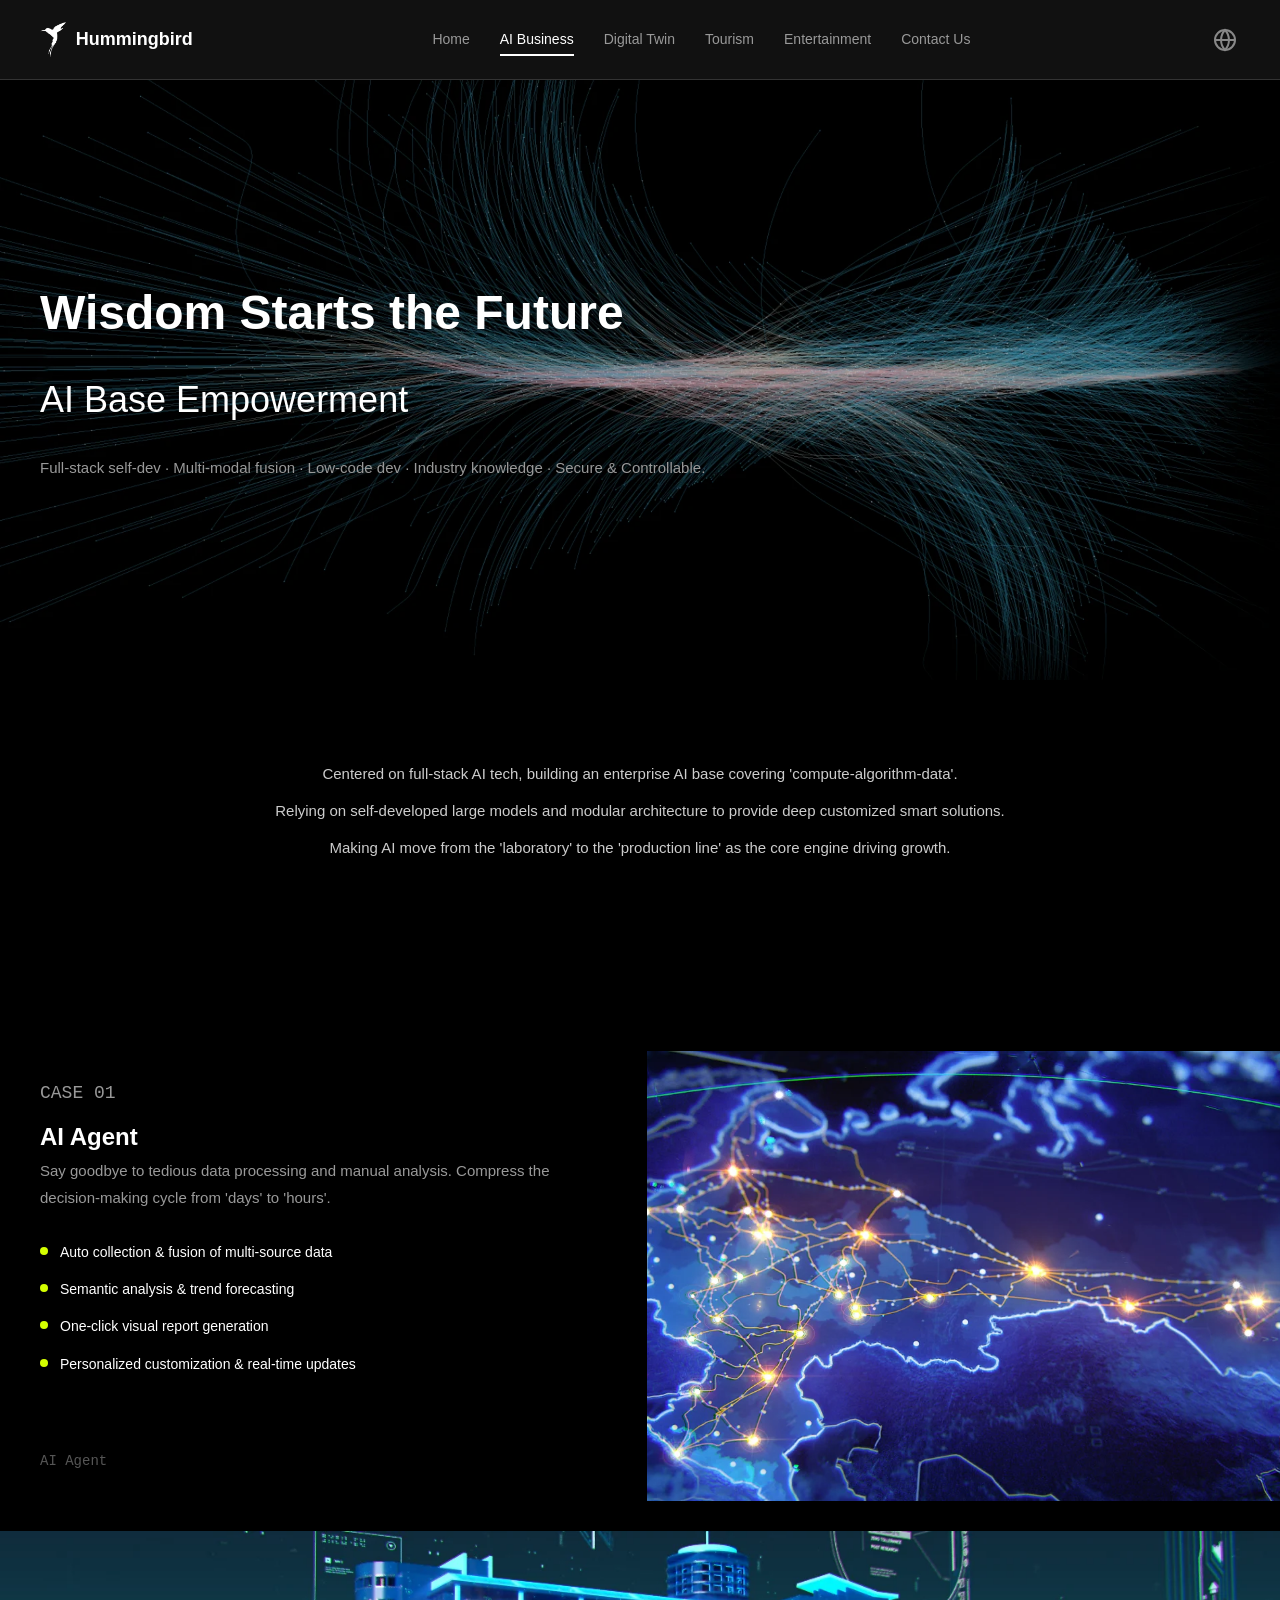
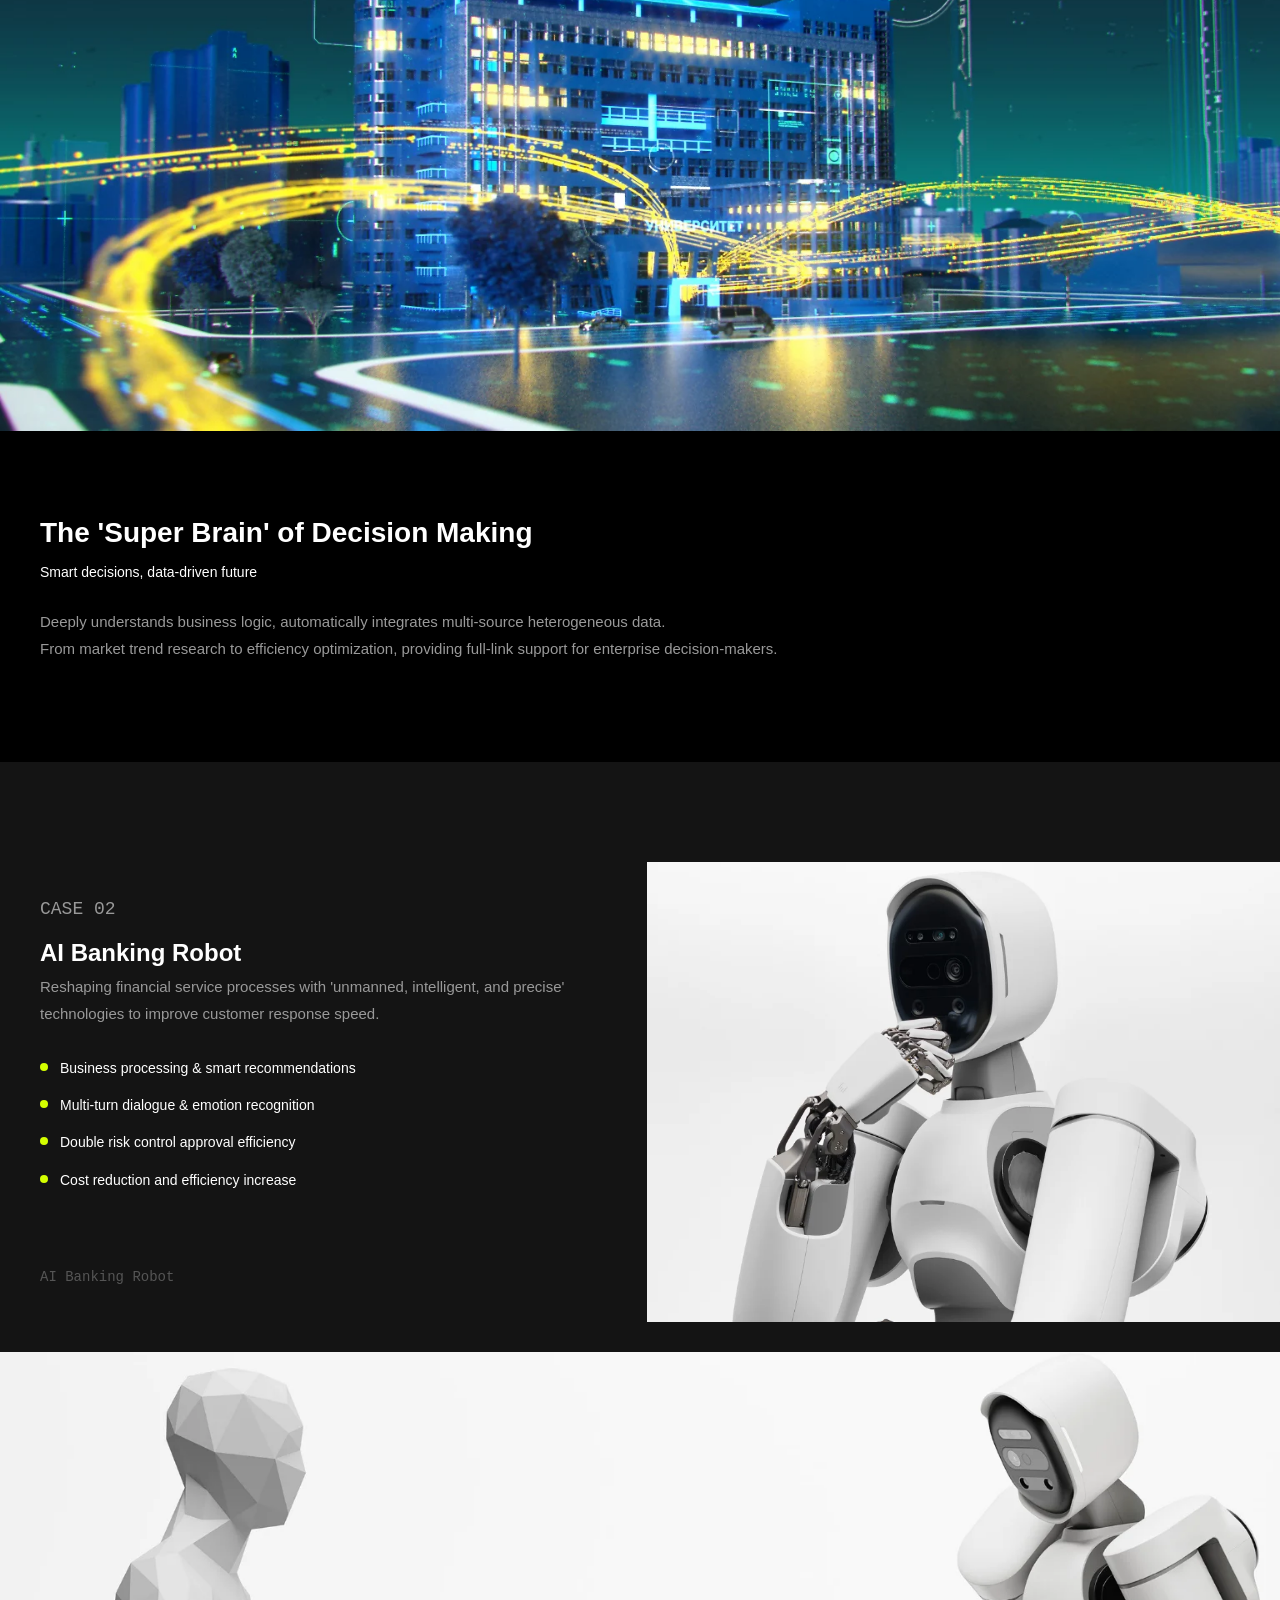
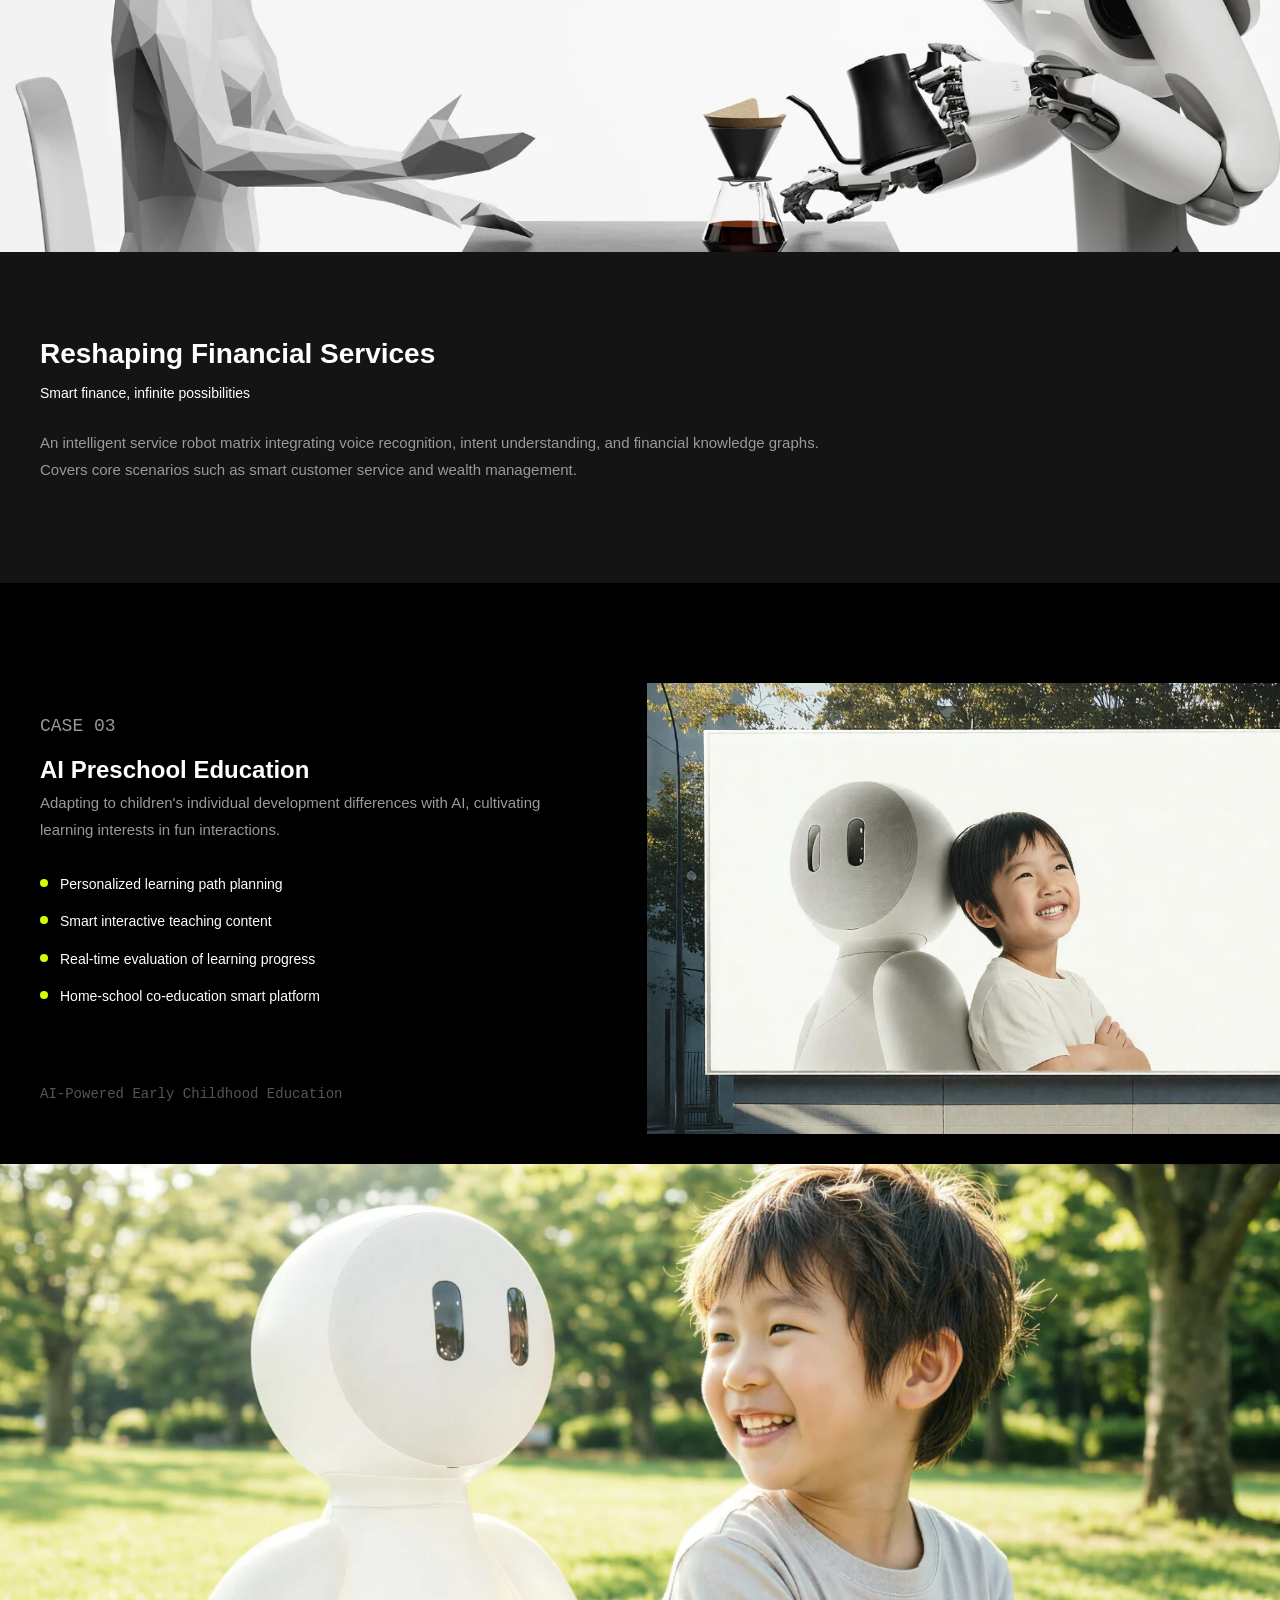
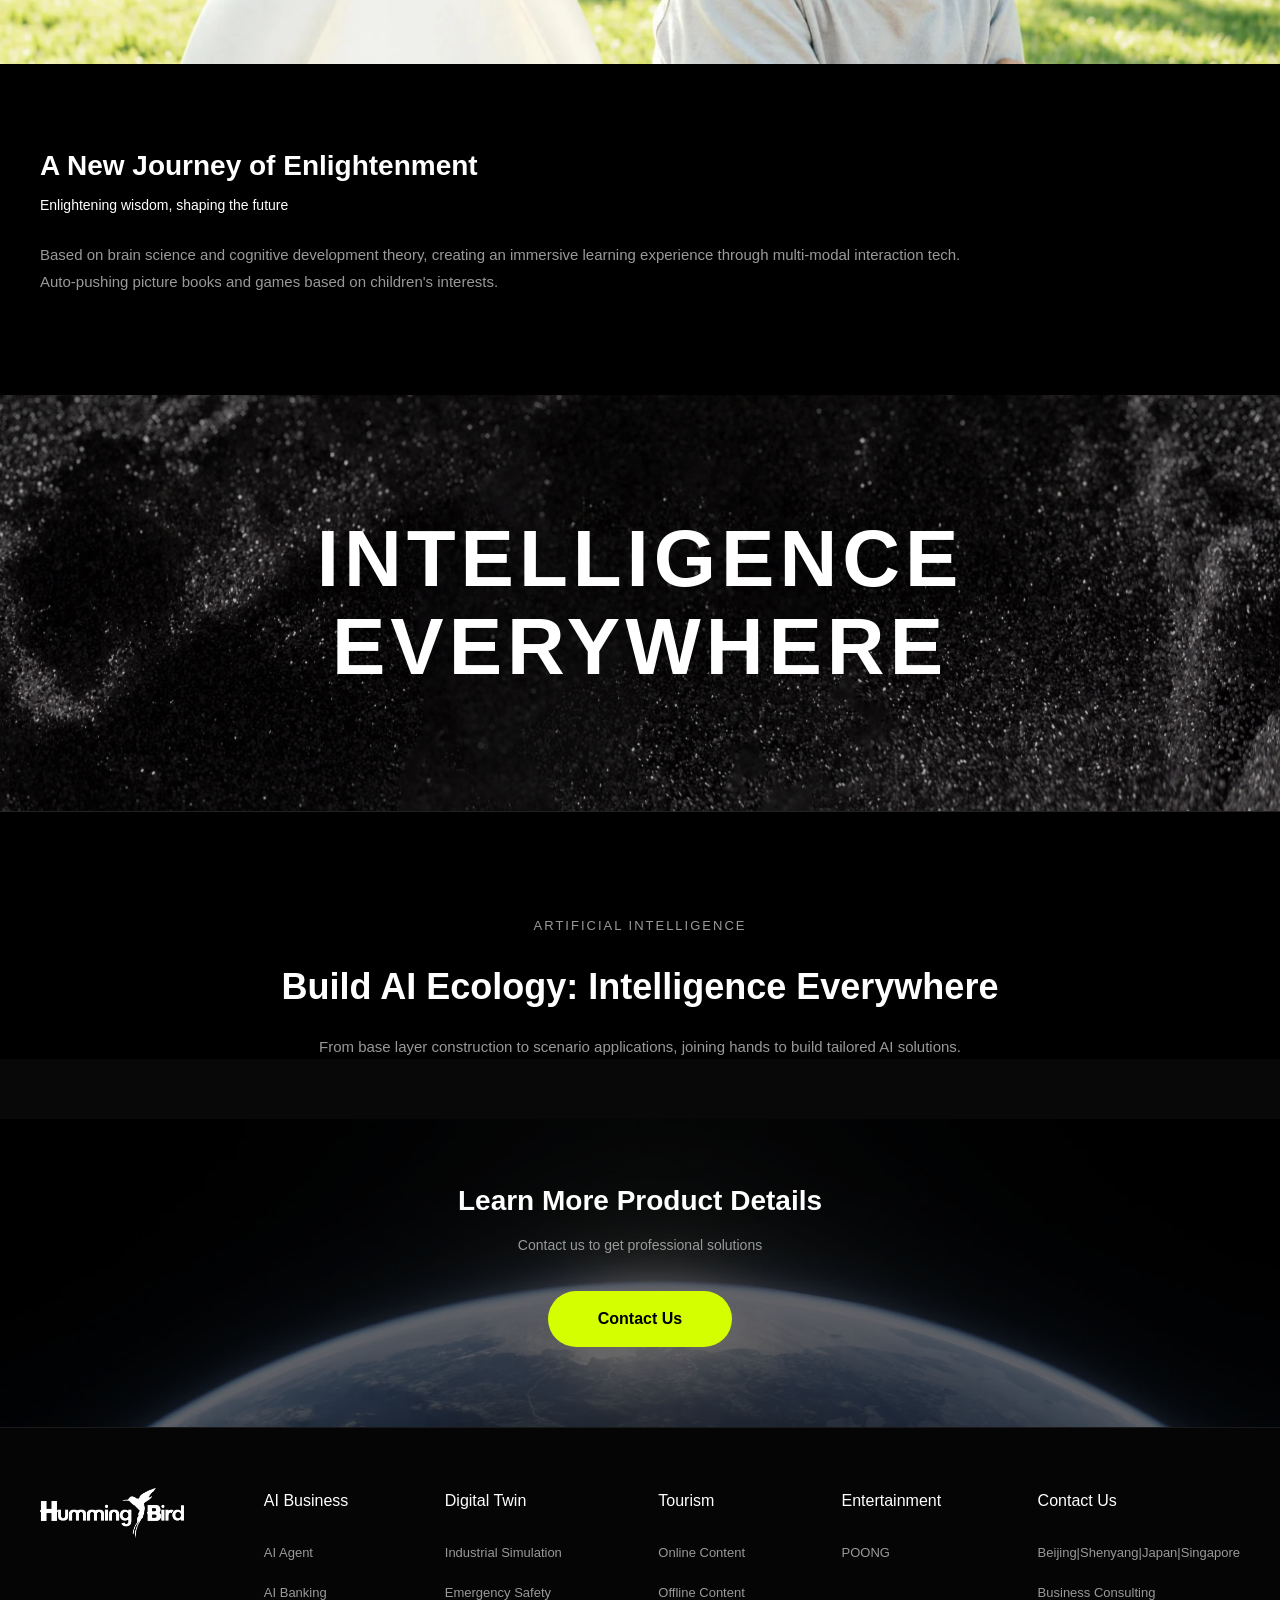
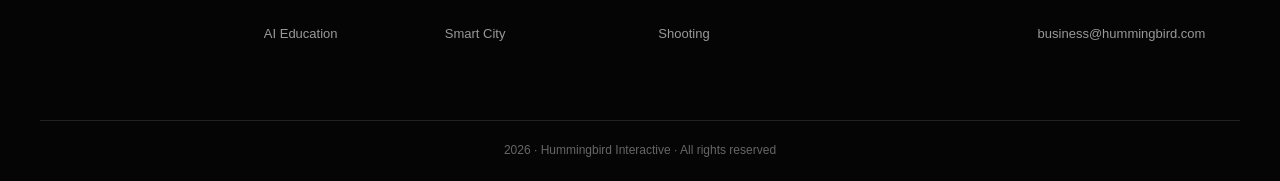
==== commit 22033a01: "Add files via upload" ====
--- a/ai.html
+++ b/ai.html
@@ -24,7 +24,7 @@
             <a href="digital.html" data-i18n="nav.digital">数字孪生</a>
             <a href="tourism.html" data-i18n="nav.tourism">文旅</a>
             <a href="entertainment.html" data-i18n="nav.entertainment">娱乐</a>
-            <a href="about.html" data-i18n="nav.about">关于我们</a>
+            
             <a href="contact.html" data-i18n="nav.contact">联系我们</a>
         </nav>
 
--- a/styles.css
+++ b/styles.css
@@ -172,7 +172,22 @@
 
 .section-title-wrapper { text-align: center; margin-bottom: 50px; }
 .corporate-spirit { padding: 80px 0; background-color: #000; text-align: center;}
-.full-width-placeholder { width: 100%; height: auto; }
+/* 企业风采大图：去除灰色背景，让图片自然撑开 */
+.full-width-placeholder { 
+    width: 100%; 
+    height: auto; 
+    background-color: transparent !important; /* 强制去除灰色背景 */
+}
+
+/* 保证照片墙大图按原比例完整显示，不被挤压 */
+.full-width-placeholder img {
+    position: relative !important;
+    width: 100% !important;
+    height: auto !important;
+    display: block;
+    object-fit: cover;
+    opacity: 1 !important; /* 强制显示图片 */
+}
 
 /* 合作伙伴 */
 .partners-section { padding: 80px 40px; max-width: 1400px; margin: 0 auto; text-align: center; }
@@ -182,7 +197,7 @@
 .partner-img { width: 100%; height: auto; object-fit: contain; display: block; background-color: transparent !important; border: none !important; border-radius: 8px; max-width: 1200px; margin: 0 auto; opacity: 1 !important; }
 
 /* ==========================================================================
-   7. AI / 数字孪生 / 文旅 共通布局
+   7. AI / 数字孪生 / 文旅 / 联系我们 共通布局
    ========================================================================== */
 .hero-ai.has-bg-img, .hero-digital.has-bg-img, .hero-tourism.has-bg-img, .hero-contact.has-bg-img {
     min-height: 600px !important; display: flex; flex-direction: column; justify-content: center; text-align: left; padding: 40px;
@@ -194,11 +209,10 @@
 .ai-intro, .dt-intro { background: #000; padding: 80px 20px; text-align: center; }
 .ai-intro p, .dt-intro p { margin-bottom: 10px; color: #ccc; font-size: 15px; line-height: 1.8; }
 
-/* 页面内小导航 */
+/* 首页业务小导航 (保持首页功能正常) */
 .services-nav-bar { display: flex; justify-content: center; gap: 60px; padding: 30px 0; border-top: 1px solid #222; border-bottom: 1px solid #222; }
 .services-nav-bar a { font-size: 16px; cursor: pointer; transition: color 0.3s; color: var(--text-main); text-decoration: none; }
 .services-nav-bar a:hover { color: var(--accent-color); }
-.dt-subnav { background: #000; border-top: 1px solid #1a1a1a; }
 
 /* ==========================================================================
    8. AI 页面 (AI Business)
@@ -225,7 +239,7 @@
 .ai-bottom-ecology p { font-size: 15px; color: var(--text-muted); margin-bottom: 60px; max-width: 1000px; margin-left: auto; margin-right: auto; padding: 0 20px; }
 
 /* ==========================================================================
-   9. 数字孪生 & 文旅 (Digital Twin & Tourism)
+   9. 数字孪生 & 文旅 (Digital Twin & Tourism) - 升级版黑白排版
    ========================================================================== */
 .beyond-reality { background: #050505; padding: 100px 40px; }
 .beyond-header { text-align: center; margin-bottom: 60px; }
@@ -238,23 +252,66 @@
 .beyond-card h3 { font-size: 22px; margin-bottom: 15px; }
 .beyond-card p { font-size: 14px; color: var(--text-muted); }
 
-.dt-category { padding: 100px 40px; scroll-margin-top: 100px; background: #0c0c0c; }
-.dt-category.bg-dark { background: #050505; }
-.dt-cat-header { text-align: center; margin-bottom: 80px; }
-.dt-cat-header .en-title { display: block; font-size: 12px; color: var(--text-muted); margin-bottom: 10px; font-style: italic;}
-.dt-cat-header h2 { font-size: 40px; font-weight: bold; margin-bottom: 20px; }
-.dt-cat-header p { font-size: 15px; color: #aaa; }
+/* --- 新增：悬浮胶囊导航 --- */
+.cases-tab-nav { 
+    display: flex; justify-content: center; gap: 10px; margin: 0 auto 80px auto; 
+    position: sticky; top: 100px; /* 吸顶效果 */
+    background: rgba(20, 20, 20, 0.85); backdrop-filter: blur(20px); -webkit-backdrop-filter: blur(20px); 
+    z-index: 900; padding: 10px 15px; border-radius: 50px; 
+    width: fit-content; box-shadow: 0 10px 40px rgba(0,0,0,0.6); border: 1px solid rgba(255,255,255,0.1); 
+}
+.tab-btn { 
+    background: transparent; border: none; color: #888; font-size: 15px; font-weight: 600; 
+    cursor: pointer; padding: 10px 24px; border-radius: 30px; transition: all 0.3s ease; text-decoration: none;
+}
+.tab-btn:hover { color: #fff; background: rgba(255,255,255,0.05); }
+.tab-btn:focus, .tab-btn:active { background: var(--accent-color); color: #000; box-shadow: 0 4px 15px rgba(212, 255, 0, 0.3); }
+
+/* ！！！新增：JS控制的持续高亮状态 ！！！ */
+.tab-btn.active { 
+    background: var(--accent-color) !important; 
+    color: #000 !important; 
+    box-shadow: 0 4px 15px rgba(212, 255, 0, 0.3) !important; 
+}
+
+/* --- 新增：黑白交替分类背景 --- */
+.dt-category { padding: 100px 40px; scroll-margin-top: 150px; background-color: #0c0c0c; }
+/* 偶数分类变为白底 */
+.dt-category:nth-of-type(even) { 
+    background-color: #ffffff !important; 
+    border-top: 1px solid #eeeeee !important; 
+    border-bottom: 1px solid #eeeeee !important; 
+}
+/* 白底模式下的文字反转色 */
+.dt-category:nth-of-type(even) .dt-cat-header h2 { color: #111111 !important; }
+.dt-category:nth-of-type(even) .dt-cat-header p { color: #666666 !important; }
+.dt-category:nth-of-type(even) .dt-case-item h3 { color: #111111 !important; }
+.dt-category:nth-of-type(even) .dt-case-item p { color: #555555 !important; }
+.dt-category:nth-of-type(even) .en-title { color: #888888 !important; }
+/* 白底模式下，图片阴影变更，突出立体感 */
+.dt-category:nth-of-type(even) .case-single-img { box-shadow: 0 15px 40px rgba(0,0,0,0.08) !important; }
+
+/* 分类标题样式重塑 */
+.dt-cat-header { text-align: center; margin-bottom: 100px; }
+.dt-cat-header .en-title { display: block; font-size: 14px; color: var(--text-muted); margin-bottom: 10px; font-style: italic; letter-spacing: 1px;}
+.dt-cat-header h2 { font-size: 50px; font-weight: 700; letter-spacing: 4px; margin-bottom: 0px; color: #fff; }
+.dt-cat-header p { color: #888; font-size: 15px; line-height: 1.8; max-width: 800px; margin: 15px auto 0; }
+.dt-cat-header::after { content: ''; display: block; width: 60px; height: 3px; background-color: var(--accent-color); margin: 20px auto 0; }
+
+/* 案例列表文本排版 */
 .dt-case-list { max-width: 1400px; margin: 0 auto; }
-.dt-case-item { margin-bottom: 100px; }
-.dt-case-item:last-child { margin-bottom: 0; }
-.dt-case-item h3 { font-size: 24px; font-weight: bold; margin-bottom: 15px; }
-.dt-case-item p { font-size: 14px; color: #999; margin-bottom: 30px; line-height: 1.8; }
-
+.dt-case-item { margin-bottom: 120px !important; padding-bottom: 120px !important; border-bottom: 1px solid #1a1a1a; }
+.dt-case-item:last-child { margin-bottom: 0 !important; padding-bottom: 0 !important; border-bottom: none; }
+.dt-case-item h3 { font-size: 28px !important; font-weight: 600; margin-bottom: 15px; color: #e0e0e0; }
+.dt-case-item p { color: #aaa; font-size: 16px !important; margin-bottom: 40px; line-height: 1.9; text-align: justify; }
+
+/* 案例单张大图样式重塑 (圆角、悬浮、阴影) */
 .case-single-img {
-    width: 100%; height: 500px; border-radius: 4px; overflow: hidden; position: relative;
-    background-color: var(--placeholder-bg); margin-top: 20px;
-}
-.case-single-img img { position: absolute; top: 0; left: 0; width: 100%; height: 100%; object-fit: cover; z-index: 1; }
+    width: 100%; height: 500px !important; border-radius: 16px; overflow: hidden; position: relative;
+    background-color: transparent !important; box-shadow: 0 20px 50px rgba(0,0,0,0.4); margin-top: 30px;
+}
+.case-single-img img { position: absolute; top: 0; left: 0; width: 100%; height: 100%; object-fit: cover; z-index: 1; transition: transform 0.5s ease; }
+.case-single-img:hover img { transform: scale(1.02); }
 
 .cta-banner { background: var(--section-bg); padding: 60px 20px 80px; text-align: center; }
 .cta-banner h3 { font-size: 28px; margin-bottom: 10px; }
@@ -531,11 +588,16 @@
     .ai-case-full-img { height: 260px; }
 
     /* -----------------------------------
-       6. 数字孪生 & 文旅专属
-       ----------------------------------- */
-    .case-single-img { height: auto !important; background-color: transparent !important; }
+       6. 数字孪生 & 文旅专属 (手机端适配)
+       ----------------------------------- */
+    .case-single-img { height: auto !important; background-color: transparent !important; border-radius: 8px; }
     .case-single-img img { position: relative !important; width: 100% !important; height: auto !important; object-fit: contain !important; display: block; }
     .beyond-grid { grid-template-columns: 1fr; }
+    
+    /* 标题缩小 */
+    .dt-cat-header h2 { font-size: 36px; }
+    /* 手机端胶囊导航允许折行，防止溢出屏幕 */
+    .cases-tab-nav { flex-wrap: wrap; border-radius: 10px; padding: 10px; }
 
     /* -----------------------------------
        7. 娱乐页面专属 (Entertainment)
